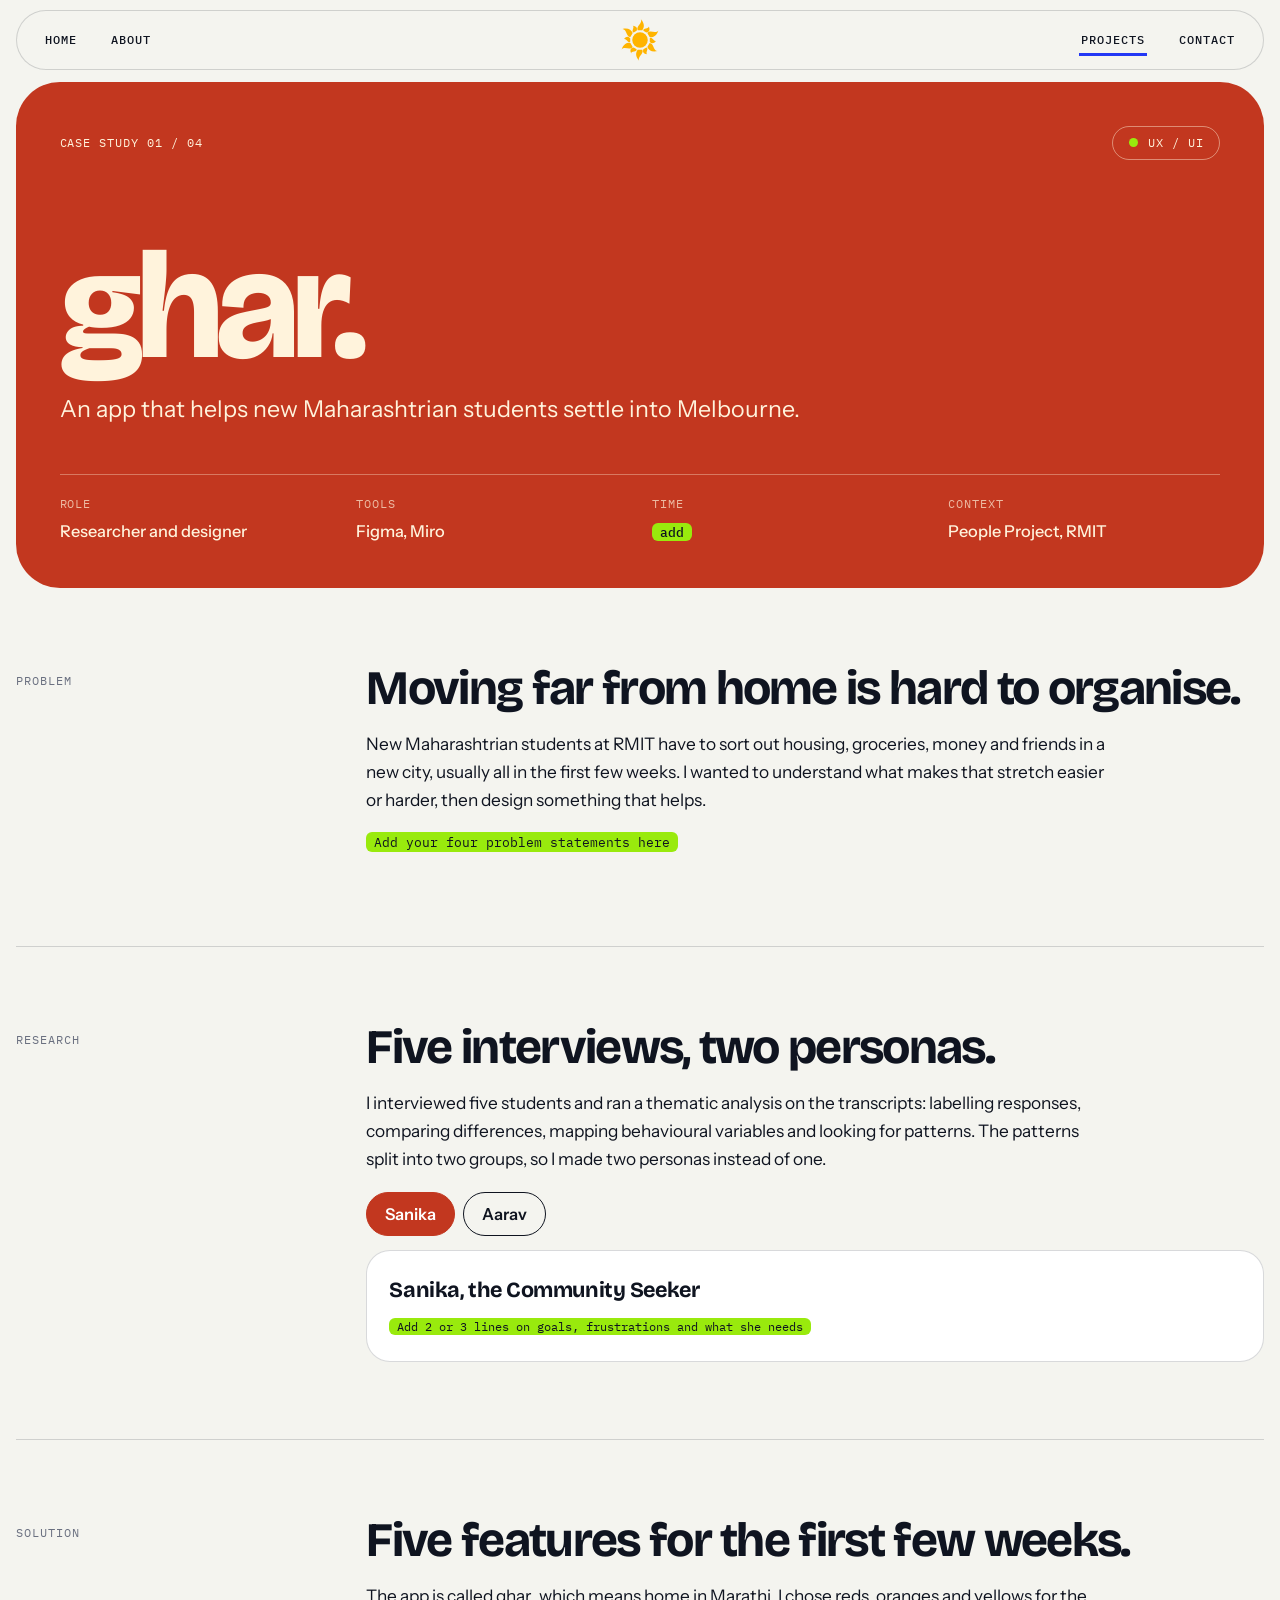
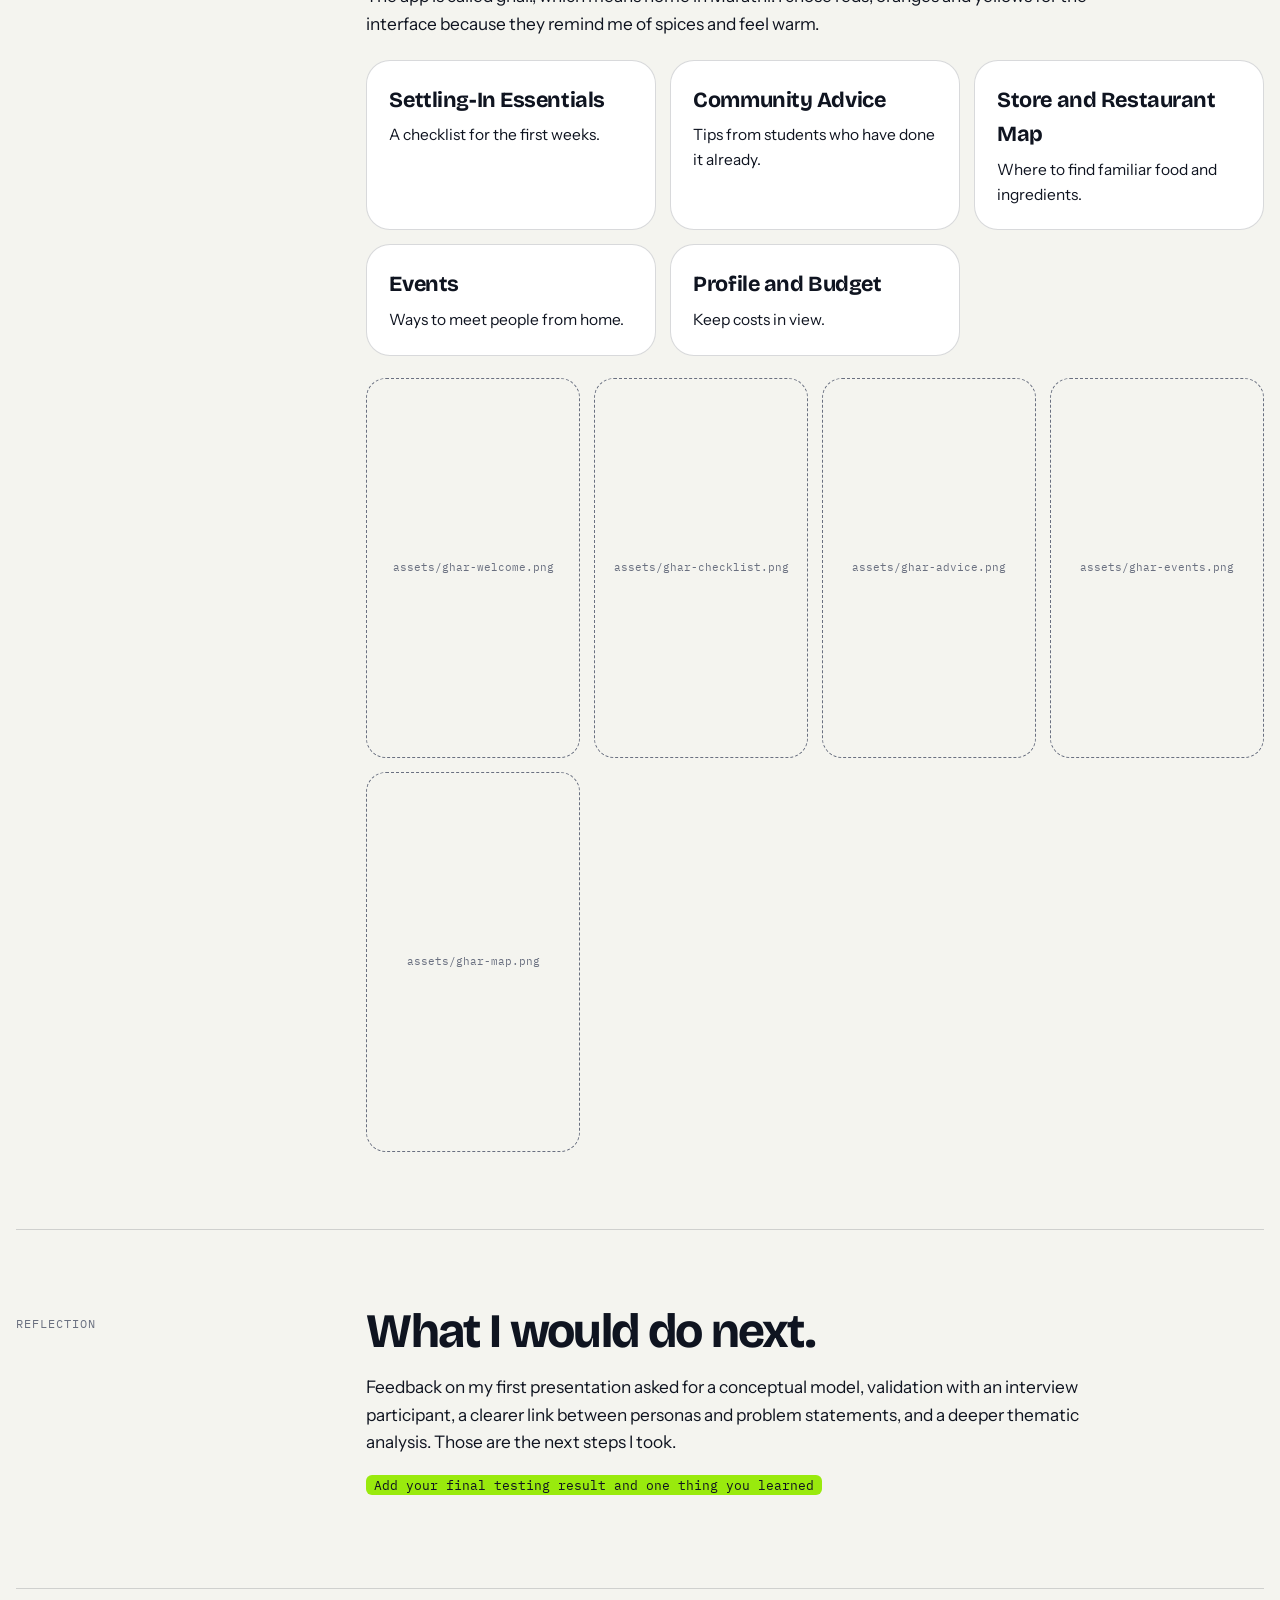
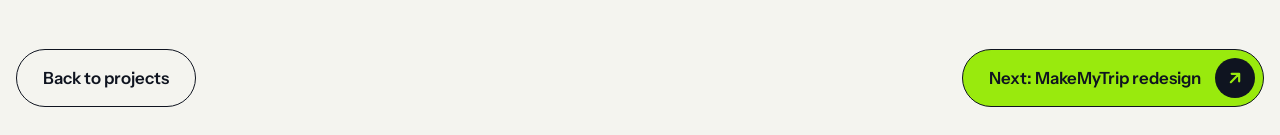
==== project1/project1.html @ 64a97f20 "commit" ====
<!doctype html>
<html lang="en">
<head>
<meta charset="utf-8">
<meta name="viewport" content="width=device-width, initial-scale=1">
<title>ghar. | Anvi's Portfolio</title>
<meta name="description" content="ghar. is an app for new Maharashtrian students settling into Melbourne.">
<link rel="preconnect" href="https://fonts.googleapis.com">
<link rel="preconnect" href="https://fonts.gstatic.com" crossorigin>
<link rel="stylesheet" href="https://fonts.googleapis.com/css2?family=Bricolage+Grotesque:opsz,wdth,wght@12..96,75..100,200..800&family=Instrument+Sans:wght@400;500;600&family=IBM+Plex+Mono:wght@400;500&display=swap">
<link rel="stylesheet" href="project1-style.css">
</head>
<body>
<header class="nav"><div class="wrap"><div class="bar">
  <nav class="nav-links" aria-label="Primary"><a class="nl" href="../index.html#home">Home</a><a class="nl" href="../index.html#about-me">About</a></nav>
  <button class="sun-btn" id="theme" type="button" aria-label="Switch between light and dark mode"></button>
  <nav class="nav-links r" aria-label="Secondary"><a class="nl" href="../index.html#projects" aria-current="page">Projects</a><a class="nl" href="../index.html#contact">Contact</a></nav>
</div></div></header>
<main>
<section class="cs-hero"><div class="wrap"><div class="panel">
  <div class="top mono"><span>Case study 01 / 04</span><span class="pill"><i></i>UX / UI</span></div>
  <h1 class="cs-title">ghar.</h1>
  <p class="cs-lead">An app that helps new Maharashtrian students settle into Melbourne.</p>
  <dl class="cs-meta">
    <div><dt class="mono">Role</dt><dd>Researcher and designer</dd></div>
    <div><dt class="mono">Tools</dt><dd>Figma, Miro</dd></div>
    <div><dt class="mono">Time</dt><dd><span class="todo">add</span></dd></div>
    <div><dt class="mono">Context</dt><dd>People Project, RMIT</dd></div>
  </dl>
</div></div></section>
<div class="wrap">
<section class="cs-sec rv"><div class="cs-row"><span class="mono">Problem</span><div class="cs-body">
<h2>Moving far from home is hard to organise.</h2>
<p>New Maharashtrian students at RMIT have to sort out housing, groceries, money and friends in a new city, usually all in the first few weeks. I wanted to understand what makes that stretch easier or harder, then design something that helps.</p>
<p><span class="todo">Add your four problem statements here</span></p>
</div></div></section>
<section class="cs-sec rv"><div class="cs-row"><span class="mono">Research</span><div class="cs-body">
<h2>Five interviews, two personas.</h2>
<p>I interviewed five students and ran a thematic analysis on the transcripts: labelling responses, comparing differences, mapping behavioural variables and looking for patterns. The patterns split into two groups, so I made two personas instead of one.</p>
<div class="tabs" role="group" aria-label="Choose a persona"><button type="button" aria-pressed="true" data-p="sanika">Sanika</button><button type="button" aria-pressed="false" data-p="aarav">Aarav</button></div>
<div class="card" id="persona"><h3 id="pn">Sanika, the Community Seeker</h3><p id="pt"><span class="todo">Add 2 or 3 lines on goals, frustrations and what she needs</span></p></div>
</div></div></section>
<section class="cs-sec rv"><div class="cs-row"><span class="mono">Solution</span><div class="cs-body">
<h2>Five features for the first few weeks.</h2>
<p>The app is called ghar., which means home in Marathi. I chose reds, oranges and yellows for the interface because they remind me of spices and feel warm.</p>
<div class="cards">
<div class="card"><h3>Settling-In Essentials</h3><p>A checklist for the first weeks.</p></div>
<div class="card"><h3>Community Advice</h3><p>Tips from students who have done it already.</p></div>
<div class="card"><h3>Store and Restaurant Map</h3><p>Where to find familiar food and ingredients.</p></div>
<div class="card"><h3>Events</h3><p>Ways to meet people from home.</p></div>
<div class="card"><h3>Profile and Budget</h3><p>Keep costs in view.</p></div>
</div>
<div class="shots">
<div class="shot" data-img="assets/ghar-welcome.png" data-alt="ghar. welcome screen">assets/ghar-welcome.png</div>
<div class="shot" data-img="assets/ghar-checklist.png" data-alt="ghar. checklist screen">assets/ghar-checklist.png</div>
<div class="shot" data-img="assets/ghar-advice.png" data-alt="ghar. advice screen">assets/ghar-advice.png</div>
<div class="shot" data-img="assets/ghar-events.png" data-alt="ghar. events screen">assets/ghar-events.png</div>
<div class="shot" data-img="assets/ghar-map.png" data-alt="ghar. map screen">assets/ghar-map.png</div>
</div>
</div></div></section>
<section class="cs-sec rv"><div class="cs-row"><span class="mono">Reflection</span><div class="cs-body">
<h2>What I would do next.</h2>
<p>Feedback on my first presentation asked for a conceptual model, validation with an interview participant, a clearer link between personas and problem statements, and a deeper thematic analysis. Those are the next steps I took.</p>
<p><span class="todo">Add your final testing result and one thing you learned</span></p>
</div></div></section>
<div class="cs-next rv">
  <a class="btn ghost" href="../index.html#projects">Back to projects</a>
  <a class="btn" href="../project2/project2.html">Next: MakeMyTrip redesign<span class="dot"><svg viewBox="0 0 24 24" fill="none" stroke="currentColor" stroke-width="2.6" stroke-linecap="round" stroke-linejoin="round" aria-hidden="true"><path d="M7 17 17 7M8 7h9v9"/></svg></span></a>
</div></div>
</main>
<script src="project1-script.js"></script>
</body>
</html>
---- project1/project1-style.css ----
/* Base styles (copied from the home page so this page works on its own) */
html{color-scheme:light;scroll-behavior:smooth}
body{margin:0}
img{max-width:100%}
[hidden]{display:none!important}
:root{
  --bg:#F4F4EF; --surface:#FFFFFF; --paper:#FFFFFF; --tint:#E3E6FF;
  --ink:#0F1420; --fg:#0F1420; --muted:#4F5565; --dim:#6A7080; --line:rgba(15,20,32,.16);
  --blue:#2338F5; --hero:#2338F5; --on-hero:#F7F8FF;
  --lime:#99ea0d; --on-lime:#0F1420; --coral:#FF6B4A; --sun:#FFB400;
  --display:"Bricolage Grotesque","Helvetica Neue",Arial,sans-serif;
  --body:"Instrument Sans","Helvetica Neue",Arial,sans-serif;
  --mono:"IBM Plex Mono",ui-monospace,Menlo,monospace;
}
@media (prefers-color-scheme: dark){
  :root:not([data-theme="light"]){--bg:#0A0C14;--surface:#141827;--paper:#161B30;--tint:#10162E;--ink:#F2F3FA;--fg:#F2F3FA;--muted:#A8AEC4;--dim:#8D93A9;--line:rgba(242,243,250,.18);--blue:#8D9AFF;--hero:#1B2BD6;--sun:#FFC531;color-scheme:dark}
}
:root[data-theme="dark"]{--bg:#0A0C14;--surface:#141827;--paper:#161B30;--tint:#10162E;--ink:#F2F3FA;--fg:#F2F3FA;--muted:#A8AEC4;--dim:#8D93A9;--line:rgba(242,243,250,.18);--blue:#8D9AFF;--hero:#1B2BD6;--sun:#FFC531;color-scheme:dark}
*{box-sizing:border-box}
body{background:var(--bg);color:var(--fg);font-family:var(--body);font-size:1.02rem;line-height:1.6;overflow-x:hidden}
body::before{content:"";position:fixed;inset:0 0 auto;height:env(safe-area-inset-top,0px);z-index:40;background:var(--bg)}
h1,h2,h3,p{margin:0}
a{color:inherit}
button{font:inherit;color:inherit}
:focus-visible{outline:3px solid var(--blue);outline-offset:3px;border-radius:8px}
.panel :focus-visible{outline-color:var(--lime)}
.wrap{width:100%;max-width:1280px;margin-inline:auto;padding-left:max(16px,env(safe-area-inset-left,0px));padding-right:max(16px,env(safe-area-inset-right,0px))}
.mono{font-family:var(--mono);font-size:.74rem;letter-spacing:.08em;text-transform:uppercase}
section{scroll-margin-top:90px}
.nav{position:sticky;top:env(safe-area-inset-top,0px);z-index:30;padding-top:10px}
.bar{display:grid;grid-template-columns:1fr auto 1fr;align-items:center;gap:8px;min-height:60px;padding:4px clamp(14px,3vw,26px);border-radius:999px;background:color-mix(in srgb,var(--bg) 86%,transparent);backdrop-filter:blur(12px);-webkit-backdrop-filter:blur(12px);border:1.5px solid var(--line)}
.nav-links{display:flex;gap:clamp(10px,3vw,30px);align-items:center}
.nav-links.r{justify-content:flex-end}
.nl{text-decoration:none;font-family:var(--mono);font-size:.76rem;font-weight:500;letter-spacing:.08em;text-transform:uppercase;padding:8px 2px;position:relative}
.nl::after{content:"";position:absolute;left:0;right:0;bottom:2px;height:2.5px;background:var(--blue);transform:scaleX(0);transform-origin:left;transition:transform .25s}
.nl:hover::after,.nl[aria-current="page"]::after{transform:scaleX(1)}
.sun-btn{width:48px;height:48px;border:0;background:none;cursor:pointer;padding:0;border-radius:50%;display:grid;place-items:center}
.sun-btn svg{width:46px;height:46px;transition:transform .5s cubic-bezier(.3,1.6,.5,1)}
.sun-btn:hover svg{transform:scale(1.18) rotate(30deg)}
.panel{position:relative;background:var(--hero);color:var(--on-hero);border-radius:clamp(22px,4vw,44px);overflow:clip}
.top{display:flex;justify-content:space-between;align-items:center;gap:10px 16px;flex-wrap:wrap}
.pill{display:inline-flex;align-items:center;gap:10px;padding:7px 16px;border:1.5px solid color-mix(in srgb,currentColor 45%,transparent);border-radius:999px}
.pill i{width:9px;height:9px;border-radius:50%;background:var(--lime);animation:ping 2s infinite}
.btn{display:inline-flex;align-items:center;gap:14px;padding:8px 8px 8px 26px;border-radius:999px;background:var(--lime);color:var(--on-lime);font-weight:600;font-size:1.05rem;text-decoration:none;border:1.5px solid var(--ink);cursor:pointer;transition:filter .2s}
.btn:hover{filter:brightness(.93)}
.btn .dot{width:40px;height:40px;border-radius:50%;background:var(--on-lime);color:var(--lime);display:grid;place-items:center}
.btn .dot svg{width:20px;height:20px;transition:transform .3s}
.btn:hover .dot svg{transform:rotate(45deg)}
.btn.ghost{background:transparent;color:var(--fg);padding:14px 26px}
@keyframes ping{70%{box-shadow:0 0 0 9px rgba(212,255,79,0)}0%{box-shadow:0 0 0 0 rgba(212,255,79,.7)}100%{box-shadow:0 0 0 0 rgba(212,255,79,0)}}
@media (prefers-reduced-motion:reduce){*,*::before,*::after{animation:none!important;transition:none!important;scroll-behavior:auto!important}}

/* Case study layout */
.cs-hero{padding-top:12px}
.cs-hero .panel{padding:clamp(20px,3.4vw,44px);background:var(--cs-bg,var(--hero));color:var(--cs-on,var(--on-hero))}
.cs-title{font-family:var(--display);font-weight:760;font-size:clamp(3.2rem,12vw,10rem);line-height:.9;letter-spacing:-.045em;margin:clamp(30px,6vw,80px) 0 18px}
.cs-lead{font-size:clamp(1.1rem,2vw,1.45rem);max-width:34em;line-height:1.4}
.cs-meta{display:grid;grid-template-columns:repeat(auto-fit,minmax(150px,1fr));gap:14px 24px;margin:clamp(24px,4vw,48px) 0 0;padding-top:20px;border-top:1.5px solid color-mix(in srgb,var(--cs-on,var(--on-hero)) 35%,transparent)}
.cs-meta dd{margin:4px 0 0;font-weight:500}
.cs-meta dt{opacity:.7}
.cs-sec{padding-block:clamp(36px,6vw,80px);border-top:1.5px solid var(--line)}
.cs-sec:first-of-type{border-top:0}
.cs-row{display:grid;grid-template-columns:minmax(0,1fr) minmax(0,3fr);gap:clamp(16px,4vw,56px)}
.cs-row>.mono{color:var(--dim);padding-top:8px}
.cs-body h2{font-family:var(--display);font-weight:720;font-size:clamp(1.8rem,4vw,3rem);line-height:1;letter-spacing:-.035em;margin-bottom:18px}
.cs-body p{max-width:62ch;margin-bottom:14px;font-size:1.08rem}
.cards{display:grid;grid-template-columns:repeat(auto-fit,minmax(220px,1fr));gap:14px;margin-top:22px}
.card{padding:22px;border-radius:24px;background:var(--surface);border:1.5px solid var(--line)}
.card h3{font-family:var(--display);font-weight:720;font-size:1.35rem;letter-spacing:-.02em;margin-bottom:6px}
.card p{font-size:.97rem;margin:0}
.stat{font-family:var(--display);font-weight:760;font-size:clamp(2.4rem,6vw,4rem);letter-spacing:-.04em;line-height:1;color:var(--accent,var(--blue))}
.stat small{display:block;font-family:var(--body);font-weight:500;font-size:.92rem;letter-spacing:0;color:var(--muted);margin-top:8px}
.rows{display:grid;gap:12px;margin-top:22px;max-width:640px}
.rows .r{display:grid;grid-template-columns:110px 1fr 64px;gap:12px;align-items:center;font-size:.95rem}
.rows .t{height:22px;border-radius:99px;background:var(--line);overflow:hidden}
.rows .f{display:block;height:100%;width:0;border-radius:99px;background:var(--accent,var(--blue));transition:width 1.1s cubic-bezier(.3,.9,.3,1)}
.rows .f.alt{background:var(--dim)}
.tabs{display:flex;gap:8px;margin:20px 0 14px;flex-wrap:wrap}
.tabs button{padding:8px 18px;border-radius:99px;border:1.5px solid var(--ink);background:transparent;cursor:pointer;font-weight:600}
.tabs button[aria-pressed="true"]{background:var(--accent,var(--blue));border-color:var(--accent,var(--blue));color:#fff}
.shots{display:grid;grid-template-columns:repeat(auto-fit,minmax(170px,1fr));gap:14px;margin-top:22px}
.shot{aspect-ratio:9/16;border:1.5px dashed var(--dim);border-radius:20px;display:grid;place-items:center;text-align:center;padding:12px;color:var(--dim);font-family:var(--mono);font-size:.7rem;overflow:hidden;position:relative}
.shot.wide{aspect-ratio:16/10;grid-column:1/-1}
.shot img{position:absolute;inset:0;width:100%;height:100%;object-fit:contain;background:var(--surface)}
.todo{background:var(--lime);color:var(--on-lime);padding:1px 8px;border-radius:6px;font-family:var(--mono);font-size:.78em}
.links-row{display:flex;flex-wrap:wrap;gap:12px;margin-top:18px}
.cs-next{display:flex;flex-wrap:wrap;justify-content:space-between;gap:14px;padding-block:clamp(30px,5vw,60px) 28px;border-top:1.5px solid var(--line)}
.rv{opacity:0;transform:translateY(24px);transition:opacity .7s,transform .7s}
.rv.in{opacity:1;transform:none}
@media (max-width:760px){.cs-row{grid-template-columns:minmax(0,1fr)}.rows .r{grid-template-columns:80px 1fr 56px}}
@media (prefers-reduced-motion:reduce){.rv{opacity:1;transform:none}.rows .f{transition:none}}

/* Project 1 look */
:root{--accent:#C2371F;--cs-bg:#C2371F;--cs-on:#FFF3DC}
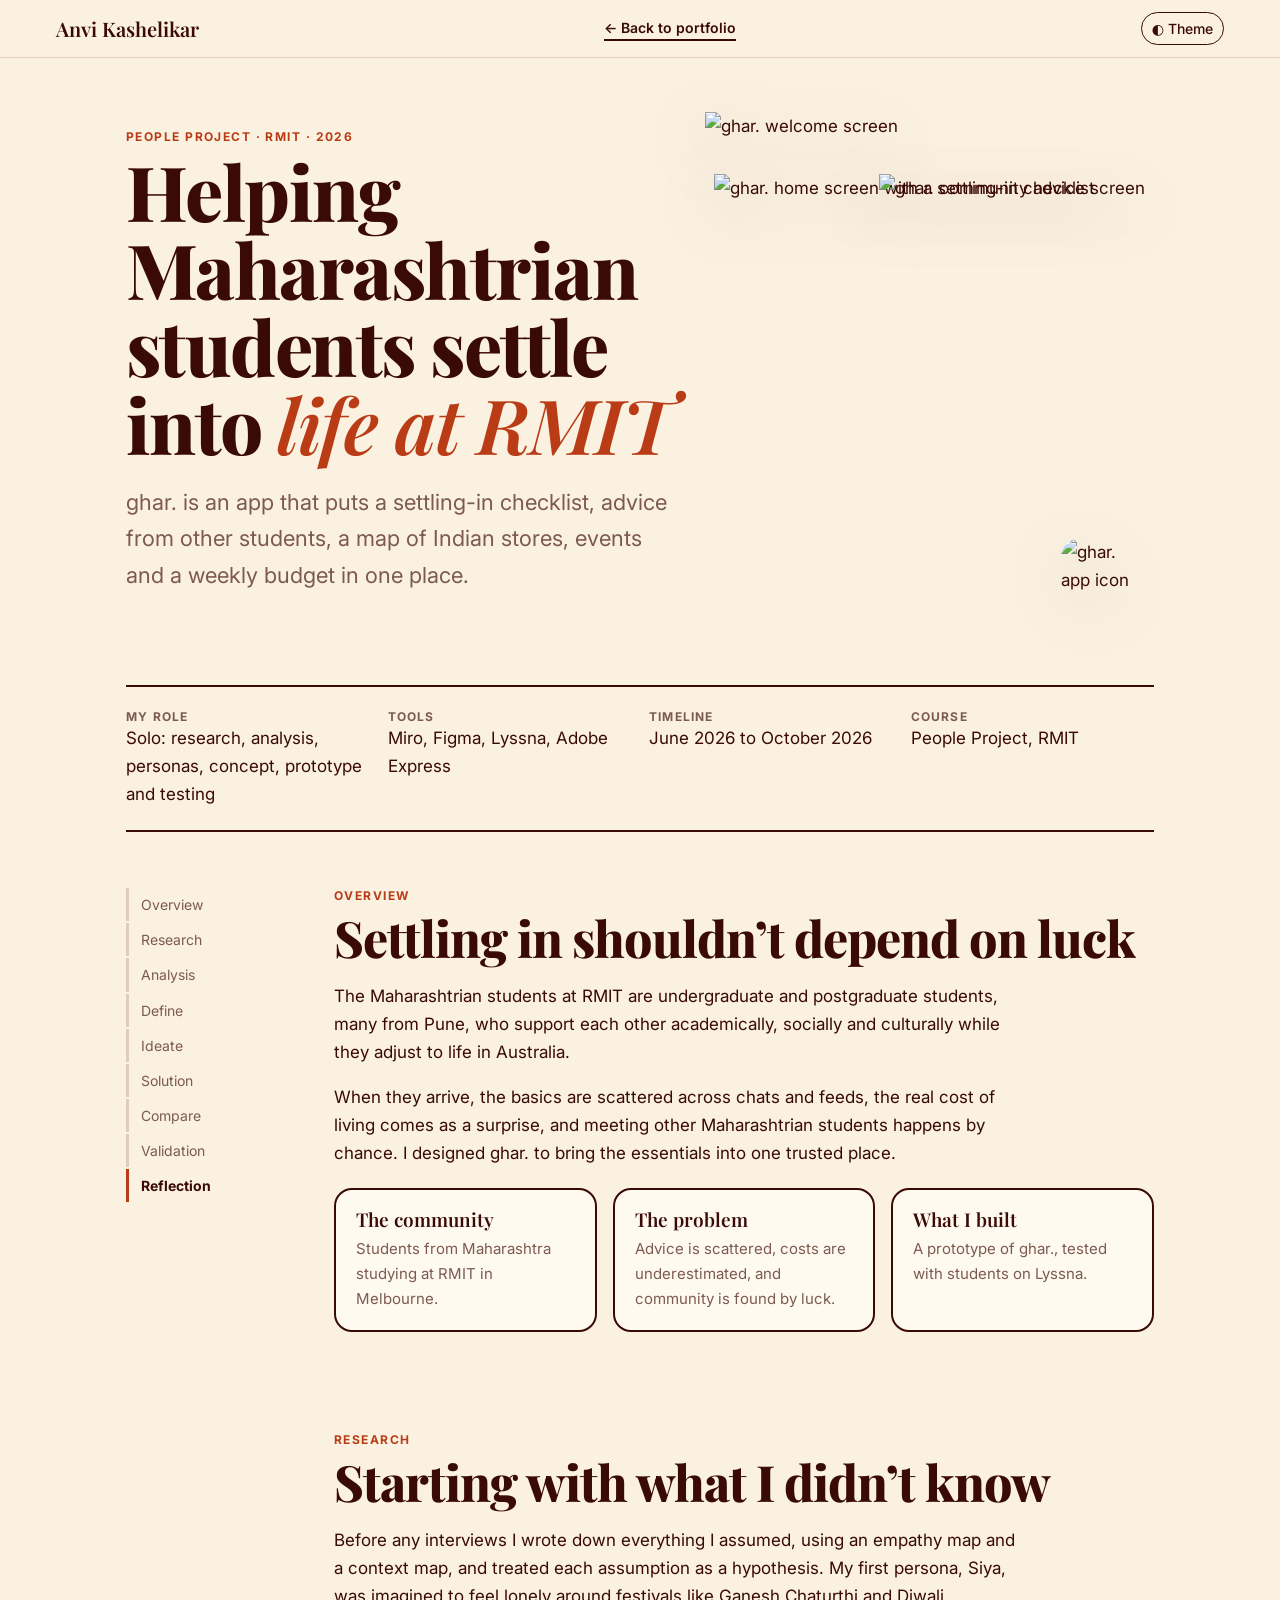
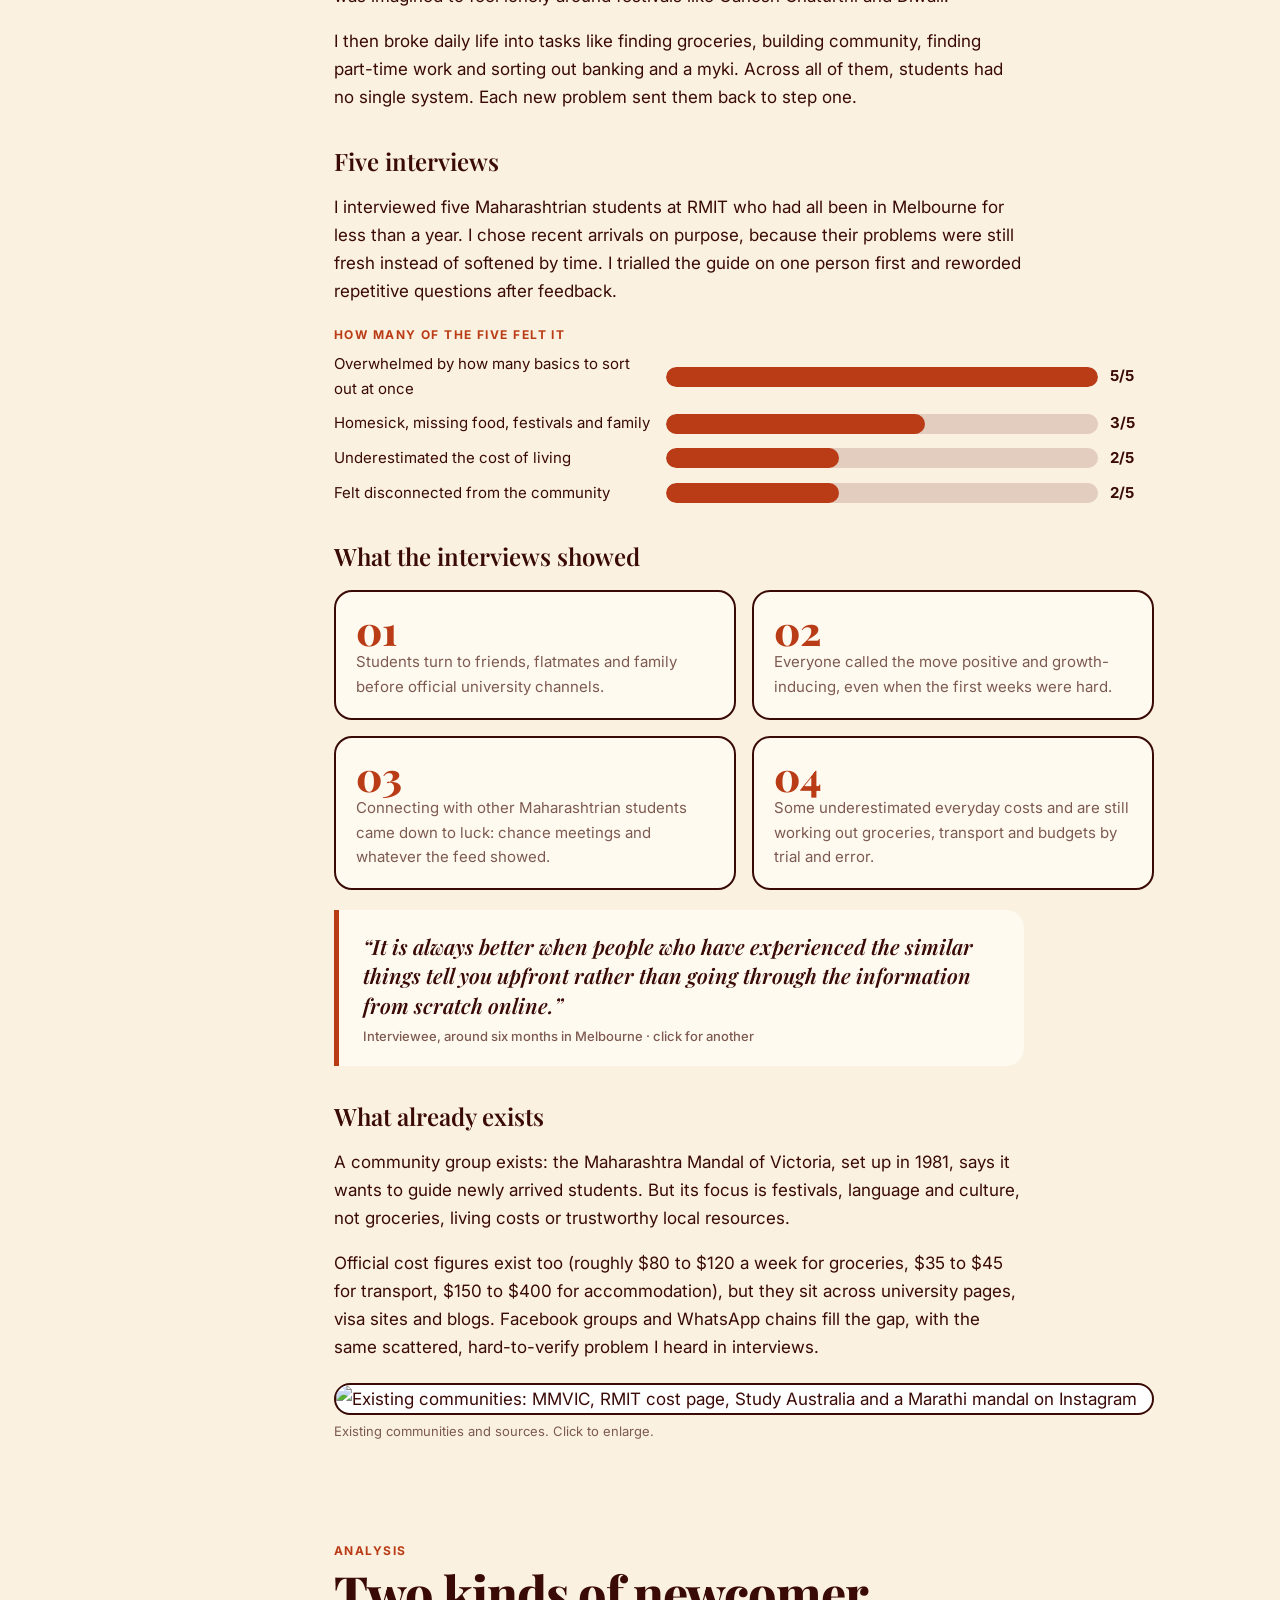
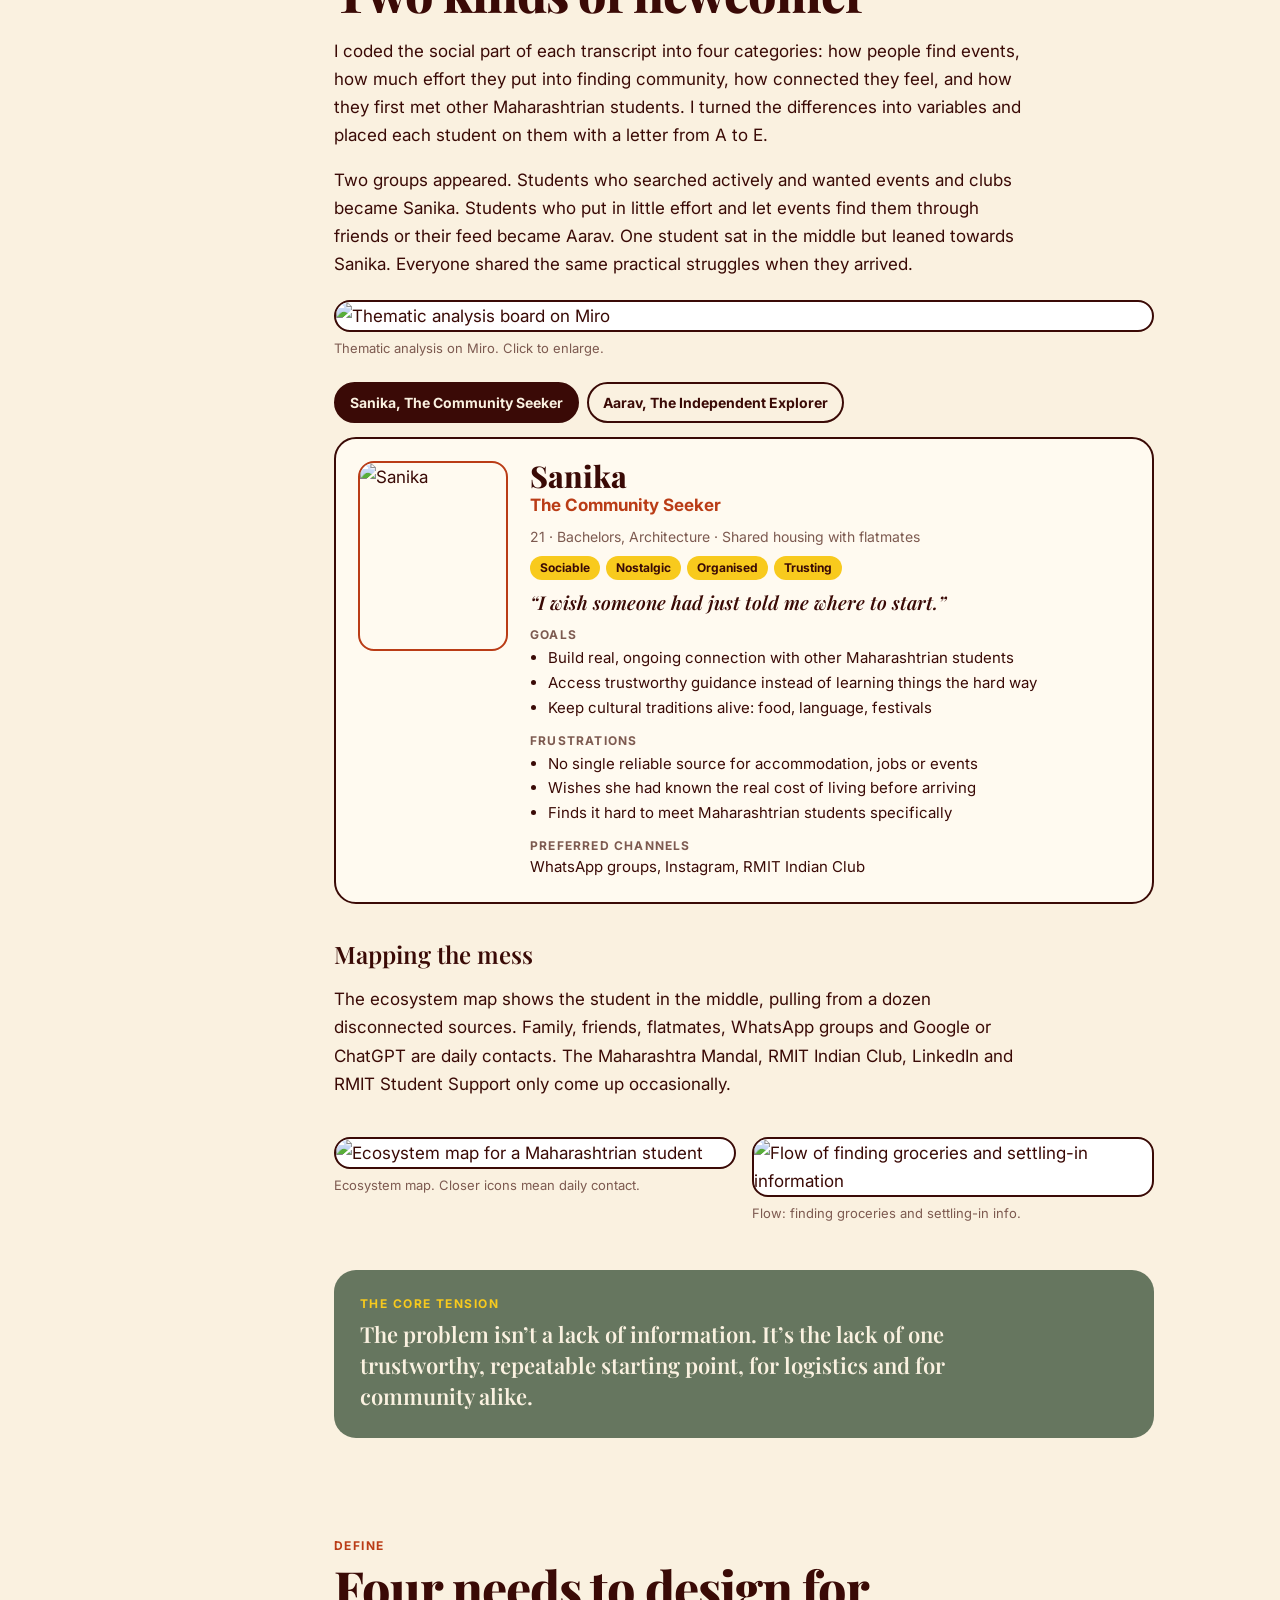
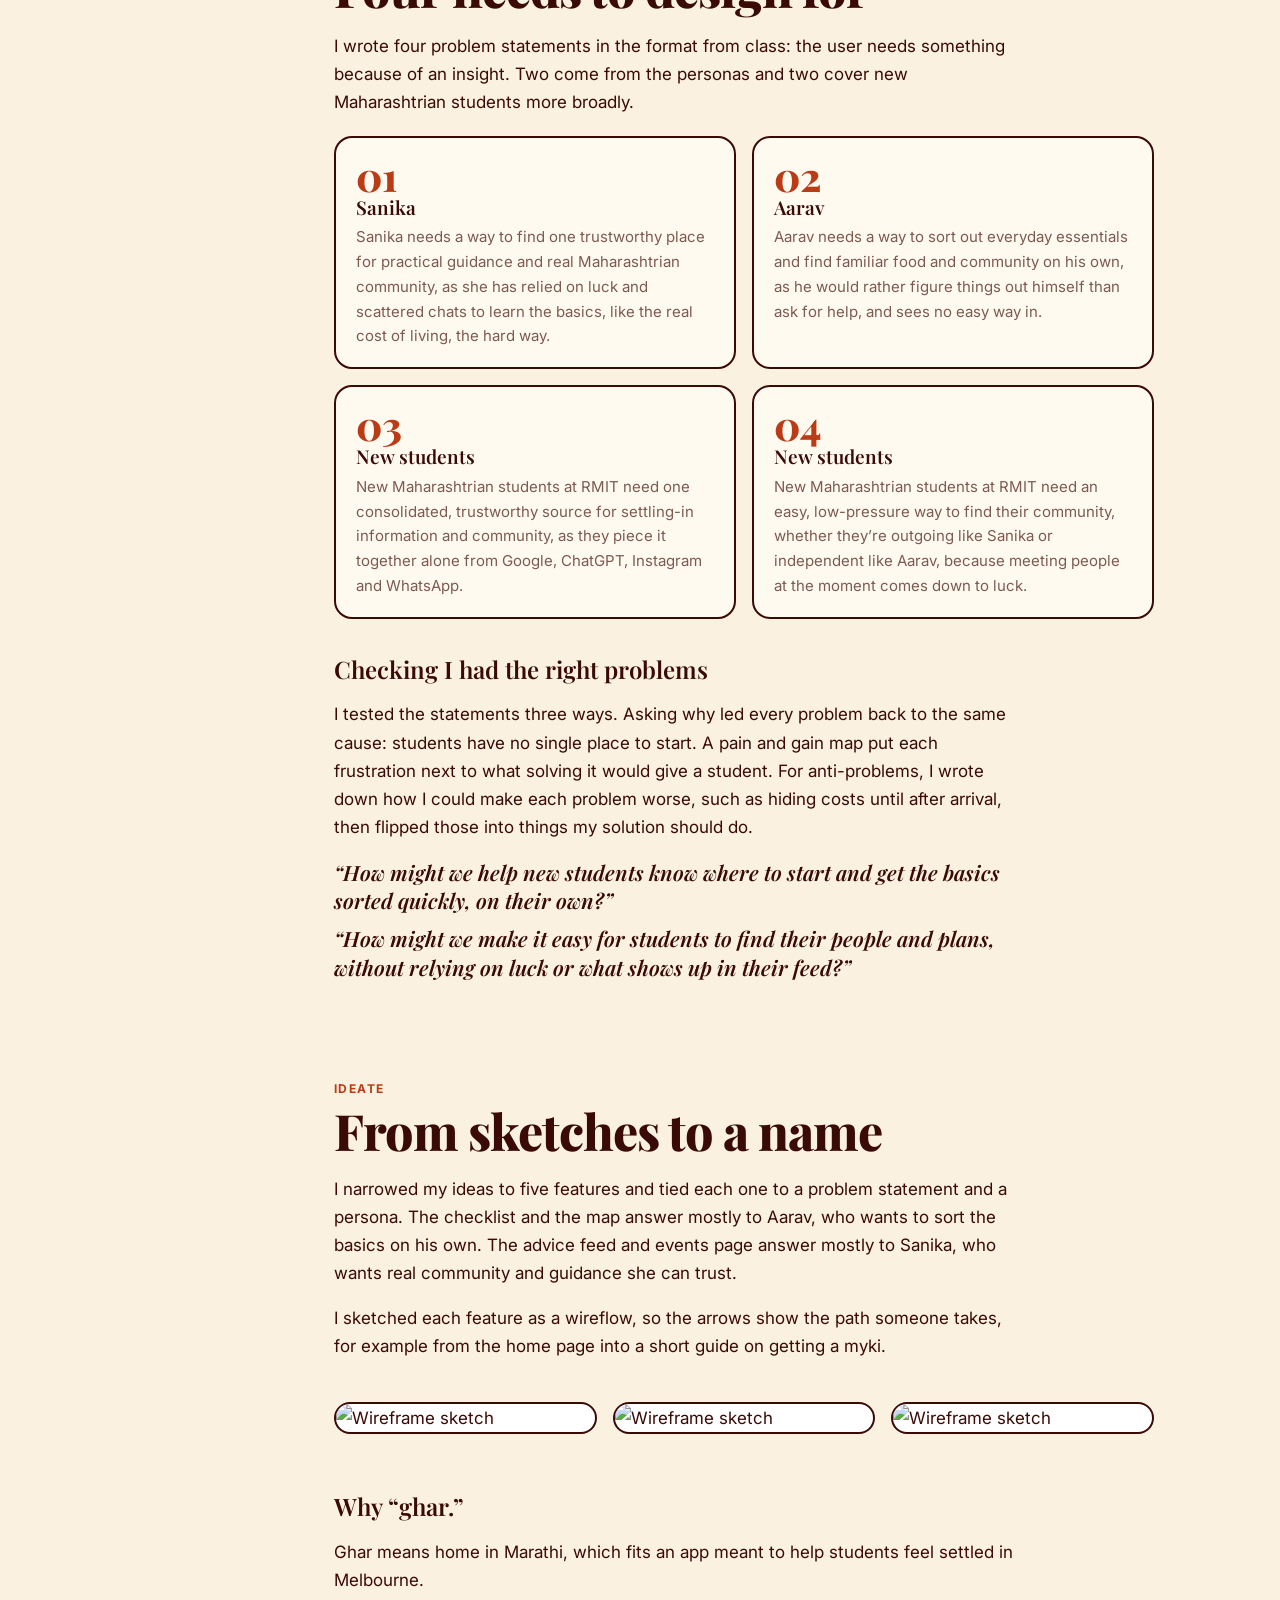
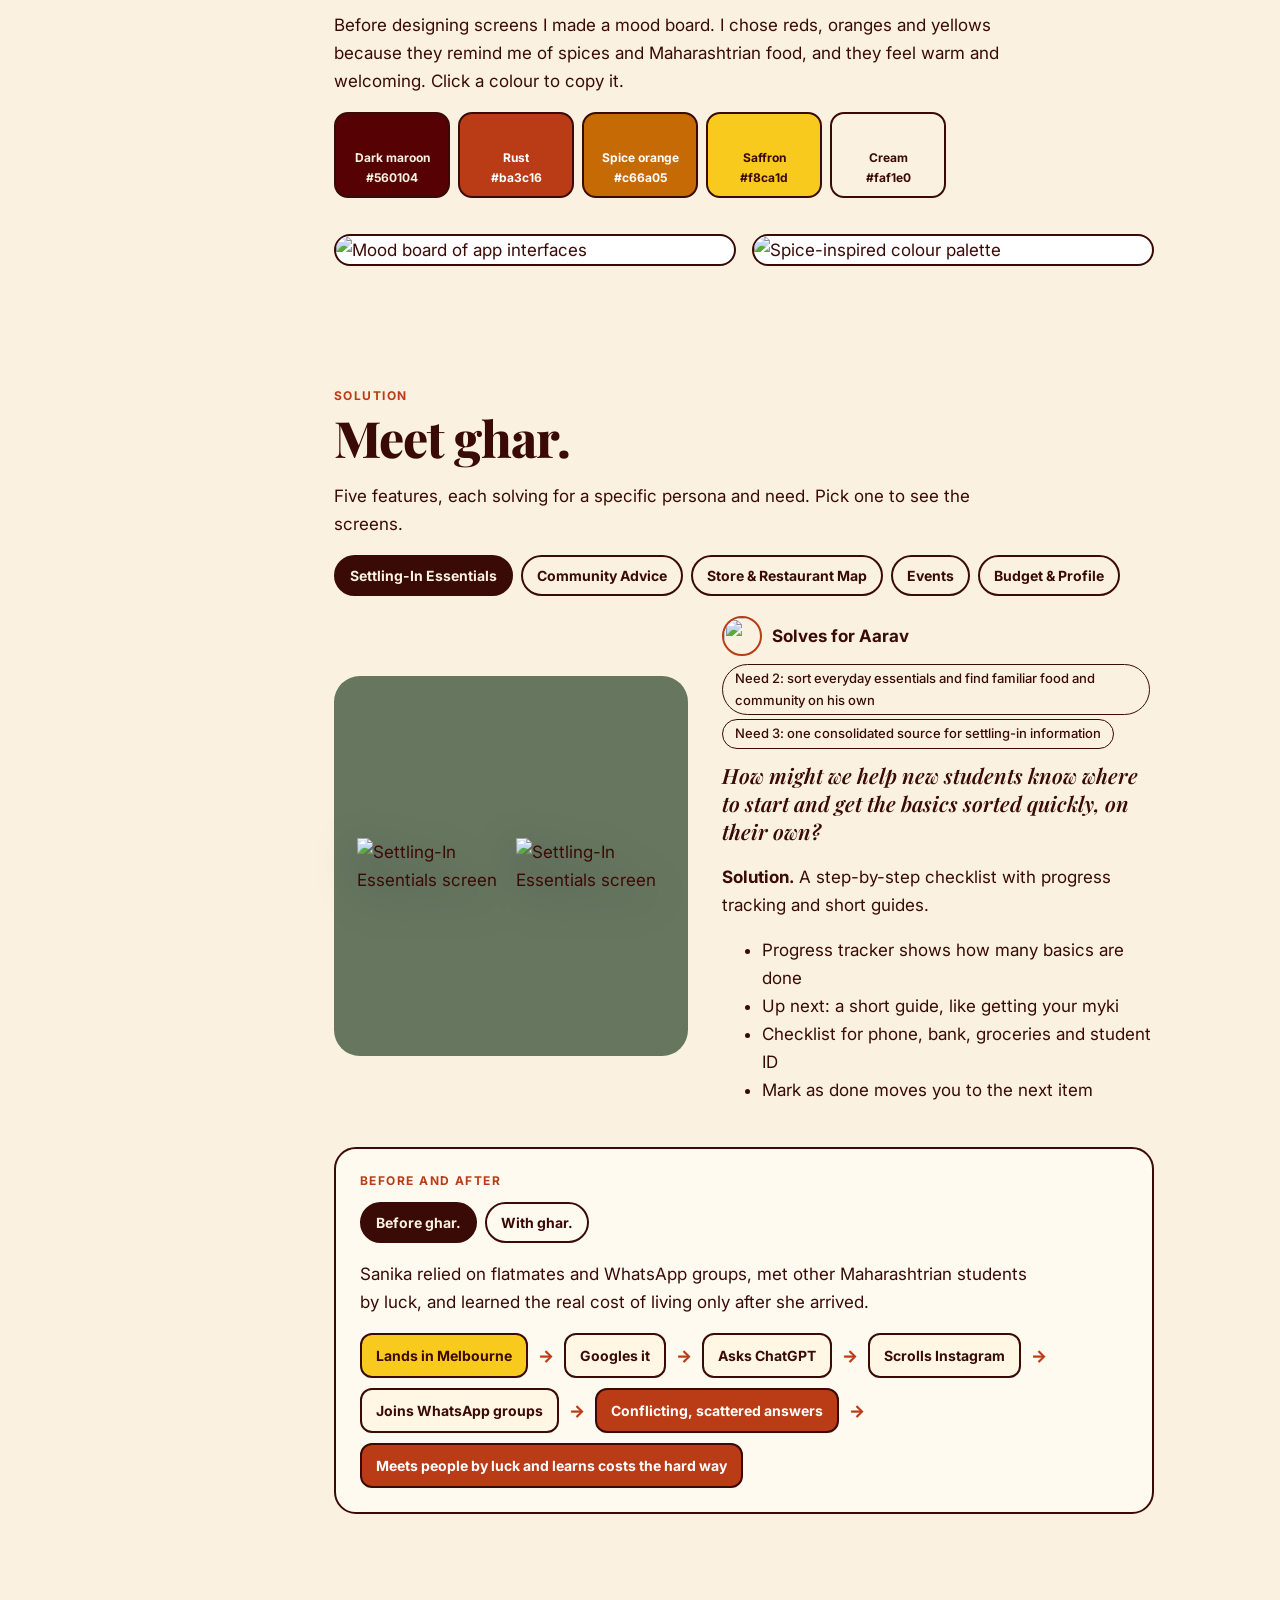
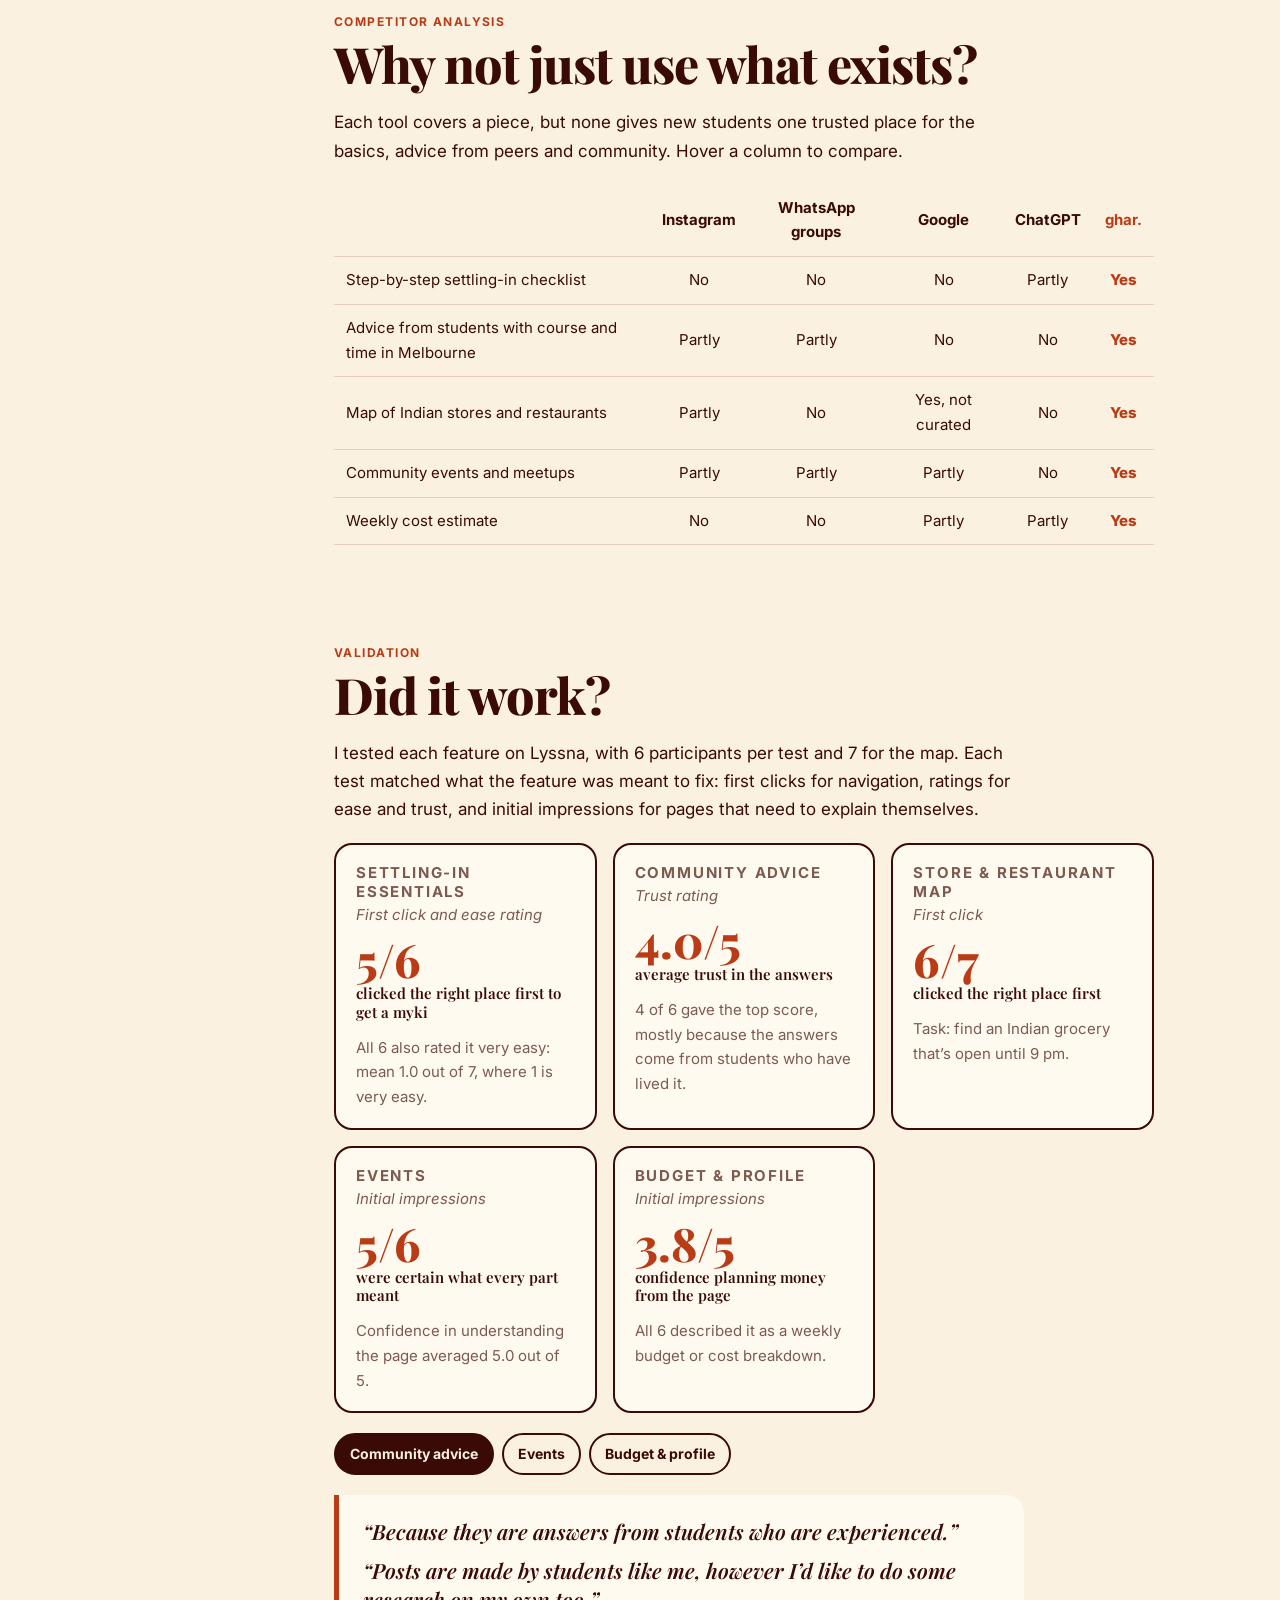
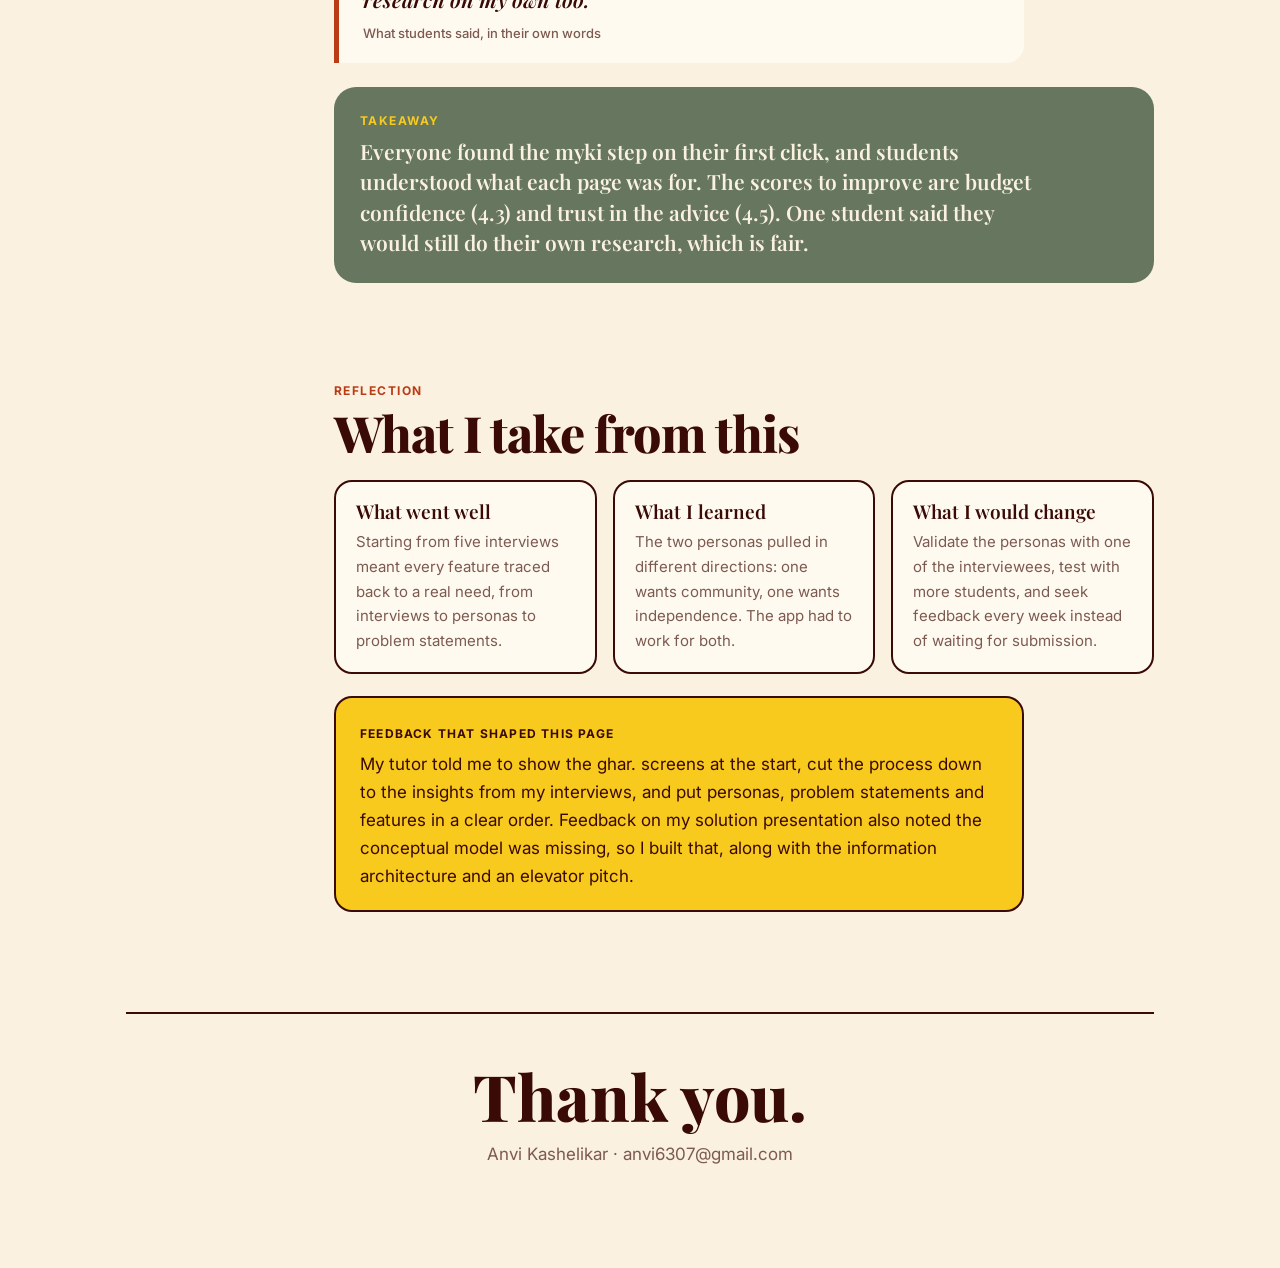
==== commit 2211bdc5: "commit" ====
--- a/project1/project1.html
+++ b/project1/project1.html
@@ -1,73 +1,102 @@
-<!doctype html>
+<!DOCTYPE html>
 <html lang="en">
 <head>
 <meta charset="utf-8">
-<meta name="viewport" content="width=device-width, initial-scale=1">
-<title>ghar. | Anvi's Portfolio</title>
-<meta name="description" content="ghar. is an app for new Maharashtrian students settling into Melbourne.">
-<link rel="preconnect" href="https://fonts.googleapis.com">
-<link rel="preconnect" href="https://fonts.gstatic.com" crossorigin>
-<link rel="stylesheet" href="https://fonts.googleapis.com/css2?family=Bricolage+Grotesque:opsz,wdth,wght@12..96,75..100,200..800&family=Instrument+Sans:wght@400;500;600&family=IBM+Plex+Mono:wght@400;500&display=swap">
+<meta name="viewport" content="width=device-width, initial-scale=1, viewport-fit=cover">
+<title>ghar. | Case study by Anvi Kashelikar</title>
+<meta name="description" content="A case study on ghar., an app that helps new Maharashtrian students settle into life at RMIT in Melbourne.">
+<link rel="stylesheet" href="https://fonts.googleapis.com/css2?family=Playfair+Display:ital,wght@0,600;0,800;1,600&family=Inter:wght@400;500;700&display=swap">
 <link rel="stylesheet" href="project1-style.css">
 </head>
 <body>
-<header class="nav"><div class="wrap"><div class="bar">
-  <nav class="nav-links" aria-label="Primary"><a class="nl" href="../index.html#home">Home</a><a class="nl" href="../index.html#about-me">About</a></nav>
-  <button class="sun-btn" id="theme" type="button" aria-label="Switch between light and dark mode"></button>
-  <nav class="nav-links r" aria-label="Secondary"><a class="nl" href="../index.html#projects" aria-current="page">Projects</a><a class="nl" href="../index.html#contact">Contact</a></nav>
-</div></div></header>
-<main>
-<section class="cs-hero"><div class="wrap"><div class="panel">
-  <div class="top mono"><span>Case study 01 / 04</span><span class="pill"><i></i>UX / UI</span></div>
-  <h1 class="cs-title">ghar.</h1>
-  <p class="cs-lead">An app that helps new Maharashtrian students settle into Melbourne.</p>
-  <dl class="cs-meta">
-    <div><dt class="mono">Role</dt><dd>Researcher and designer</dd></div>
-    <div><dt class="mono">Tools</dt><dd>Figma, Miro</dd></div>
-    <div><dt class="mono">Time</dt><dd><span class="todo">add</span></dd></div>
-    <div><dt class="mono">Context</dt><dd>People Project, RMIT</dd></div>
-  </dl>
-</div></div></section>
+<div id="pg"></div>
+<header><b>Anvi Kashelikar</b><a class="back" href="../index.html#projects">← Back to portfolio</a><button id="th" aria-label="Toggle light and dark">◐ Theme</button></header>
 <div class="wrap">
-<section class="cs-sec rv"><div class="cs-row"><span class="mono">Problem</span><div class="cs-body">
-<h2>Moving far from home is hard to organise.</h2>
-<p>New Maharashtrian students at RMIT have to sort out housing, groceries, money and friends in a new city, usually all in the first few weeks. I wanted to understand what makes that stretch easier or harder, then design something that helps.</p>
-<p><span class="todo">Add your four problem statements here</span></p>
-</div></div></section>
-<section class="cs-sec rv"><div class="cs-row"><span class="mono">Research</span><div class="cs-body">
-<h2>Five interviews, two personas.</h2>
-<p>I interviewed five students and ran a thematic analysis on the transcripts: labelling responses, comparing differences, mapping behavioural variables and looking for patterns. The patterns split into two groups, so I made two personas instead of one.</p>
-<div class="tabs" role="group" aria-label="Choose a persona"><button type="button" aria-pressed="true" data-p="sanika">Sanika</button><button type="button" aria-pressed="false" data-p="aarav">Aarav</button></div>
-<div class="card" id="persona"><h3 id="pn">Sanika, the Community Seeker</h3><p id="pt"><span class="todo">Add 2 or 3 lines on goals, frustrations and what she needs</span></p></div>
-</div></div></section>
-<section class="cs-sec rv"><div class="cs-row"><span class="mono">Solution</span><div class="cs-body">
-<h2>Five features for the first few weeks.</h2>
-<p>The app is called ghar., which means home in Marathi. I chose reds, oranges and yellows for the interface because they remind me of spices and feel warm.</p>
-<div class="cards">
-<div class="card"><h3>Settling-In Essentials</h3><p>A checklist for the first weeks.</p></div>
-<div class="card"><h3>Community Advice</h3><p>Tips from students who have done it already.</p></div>
-<div class="card"><h3>Store and Restaurant Map</h3><p>Where to find familiar food and ingredients.</p></div>
-<div class="card"><h3>Events</h3><p>Ways to meet people from home.</p></div>
-<div class="card"><h3>Profile and Budget</h3><p>Keep costs in view.</p></div>
+<section class="hero">
+<div><p class="eb">People Project · RMIT · 2026</p>
+<h1>Helping Maharashtrian students settle into <em>life at RMIT</em></h1>
+<p class="lead">ghar. is an app that puts a settling-in checklist, advice from other students, a map of Indian stores, events and a weekly budget in one place.</p></div>
+<div class="stage" id="stage"><img data-im="home" data-d="-14" alt="ghar. home screen with a settling-in checklist"><img data-im="welcome" class="i2" data-d="10" alt="ghar. welcome screen"><img data-im="community" data-d="18" alt="ghar. community advice screen"><img class="badge" data-im="icon" data-d="26" alt="ghar. app icon"></div>
+</section>
+<div class="meta">
+<div><small>My role</small>Solo: research, analysis, personas, concept, prototype and testing</div>
+<div><small>Tools</small>Miro, Figma, Lyssna, Adobe Express</div>
+<div><small>Timeline</small>June 2026 to October 2026</div>
+<div><small>Course</small>People Project, RMIT</div>
 </div>
-<div class="shots">
-<div class="shot" data-img="assets/ghar-welcome.png" data-alt="ghar. welcome screen">assets/ghar-welcome.png</div>
-<div class="shot" data-img="assets/ghar-checklist.png" data-alt="ghar. checklist screen">assets/ghar-checklist.png</div>
-<div class="shot" data-img="assets/ghar-advice.png" data-alt="ghar. advice screen">assets/ghar-advice.png</div>
-<div class="shot" data-img="assets/ghar-events.png" data-alt="ghar. events screen">assets/ghar-events.png</div>
-<div class="shot" data-img="assets/ghar-map.png" data-alt="ghar. map screen">assets/ghar-map.png</div>
+<div class="cs">
+<nav class="side" id="side" aria-label="Sections"></nav>
+<div id="main">
+
+<section class="sx" data-t="Overview"><p class="eb">Overview</p><h2>Settling in shouldn’t depend on luck</h2>
+<div class="rv"><p>The Maharashtrian students at RMIT are undergraduate and postgraduate students, many from Pune, who support each other academically, socially and culturally while they adjust to life in Australia.</p>
+<p>When they arrive, the basics are scattered across chats and feeds, the real cost of living comes as a surprise, and meeting other Maharashtrian students happens by chance. I designed ghar. to bring the essentials into one trusted place.</p></div>
+<div class="grid rv"><div class="card"><b>The community</b><p>Students from Maharashtra studying at RMIT in Melbourne.</p></div><div class="card"><b>The problem</b><p>Advice is scattered, costs are underestimated, and community is found by luck.</p></div><div class="card"><b>What I built</b><p>A prototype of ghar., tested with students on Lyssna.</p></div></div></section>
+
+<section class="sx" data-t="Research"><p class="eb">Research</p><h2>Starting with what I didn’t know</h2>
+<div class="rv"><p>Before any interviews I wrote down everything I assumed, using an empathy map and a context map, and treated each assumption as a hypothesis. My first persona, Siya, was imagined to feel lonely around festivals like Ganesh Chaturthi and Diwali.</p>
+<p>I then broke daily life into tasks like finding groceries, building community, finding part-time work and sorting out banking and a myki. Across all of them, students had no single system. Each new problem sent them back to step one.</p>
+<h3>Five interviews</h3>
+<p>I interviewed five Maharashtrian students at RMIT who had all been in Melbourne for less than a year. I chose recent arrivals on purpose, because their problems were still fresh instead of softened by time. I trialled the guide on one person first and reworded repetitive questions after feedback.</p></div>
+<div class="bars rv" id="bars"></div>
+<h3>What the interviews showed</h3>
+<div class="grid g2 rv" id="ins"></div>
+<div class="qt rv" id="qt" tabindex="0" role="button" aria-label="Next quote"></div>
+<h3>What already exists</h3>
+<div class="rv"><p>A community group exists: the Maharashtra Mandal of Victoria, set up in 1981, says it wants to guide newly arrived students. But its focus is festivals, language and culture, not groceries, living costs or trustworthy local resources.</p>
+<p>Official cost figures exist too (roughly $80 to $120 a week for groceries, $35 to $45 for transport, $150 to $400 for accommodation), but they sit across university pages, visa sites and blogs. Facebook groups and WhatsApp chains fill the gap, with the same scattered, hard-to-verify problem I heard in interviews.</p></div>
+<figure class="fig rv"><img class="zoom" data-im="comm" alt="Existing communities: MMVIC, RMIT cost page, Study Australia and a Marathi mandal on Instagram"><figcaption>Existing communities and sources. Click to enlarge.</figcaption></figure></section>
+
+<section class="sx" data-t="Analysis"><p class="eb">Analysis</p><h2>Two kinds of newcomer</h2>
+<div class="rv"><p>I coded the social part of each transcript into four categories: how people find events, how much effort they put into finding community, how connected they feel, and how they first met other Maharashtrian students. I turned the differences into variables and placed each student on them with a letter from A to E.</p>
+<p>Two groups appeared. Students who searched actively and wanted events and clubs became Sanika. Students who put in little effort and let events find them through friends or their feed became Aarav. One student sat in the middle but leaned towards Sanika. Everyone shared the same practical struggles when they arrived.</p></div>
+<figure class="fig rv"><img class="zoom" data-im="thematic" alt="Thematic analysis board on Miro"><figcaption>Thematic analysis on Miro. Click to enlarge.</figcaption></figure>
+<div class="tabs rv" id="ptabs"></div><div id="persona" class="rv"></div>
+<h3>Mapping the mess</h3>
+<div class="rv"><p>The ecosystem map shows the student in the middle, pulling from a dozen disconnected sources. Family, friends, flatmates, WhatsApp groups and Google or ChatGPT are daily contacts. The Maharashtra Mandal, RMIT Indian Club, LinkedIn and RMIT Student Support only come up occasionally.</p></div>
+<div class="two rv"><figure class="fig"><img class="zoom" data-im="eco" alt="Ecosystem map for a Maharashtrian student"><figcaption>Ecosystem map. Closer icons mean daily contact.</figcaption></figure><figure class="fig"><img class="zoom" data-im="flow" alt="Flow of finding groceries and settling-in information"><figcaption>Flow: finding groceries and settling-in info.</figcaption></figure></div>
+<div class="band rv"><p class="eb">The core tension</p><p style="margin:0;font:600 22px/1.4 var(--d)">The problem isn’t a lack of information. It’s the lack of one trustworthy, repeatable starting point, for logistics and for community alike.</p></div></section>
+
+<section class="sx" data-t="Define"><p class="eb">Define</p><h2>Four needs to design for</h2>
+<div class="rv"><p>I wrote four problem statements in the format from class: the user needs something because of an insight. Two come from the personas and two cover new Maharashtrian students more broadly.</p></div>
+<div class="grid g2 rv" id="ps"></div>
+<div class="rv"><h3>Checking I had the right problems</h3>
+<p>I tested the statements three ways. Asking why led every problem back to the same cause: students have no single place to start. A pain and gain map put each frustration next to what solving it would give a student. For anti-problems, I wrote down how I could make each problem worse, such as hiding costs until after arrival, then flipped those into things my solution should do.</p>
+<p class="hmw">“How might we help new students know where to start and get the basics sorted quickly, on their own?”</p>
+<p class="hmw">“How might we make it easy for students to find their people and plans, without relying on luck or what shows up in their feed?”</p></div></section>
+
+<section class="sx" data-t="Ideate"><p class="eb">Ideate</p><h2>From sketches to a name</h2>
+<div class="rv"><p>I narrowed my ideas to five features and tied each one to a problem statement and a persona. The checklist and the map answer mostly to Aarav, who wants to sort the basics on his own. The advice feed and events page answer mostly to Sanika, who wants real community and guidance she can trust.</p>
+<p>I sketched each feature as a wireflow, so the arrows show the path someone takes, for example from the home page into a short guide on getting a myki.</p></div>
+<div class="grid rv"><figure class="fig"><img class="zoom" data-im="sk1" alt="Wireframe sketch"></figure><figure class="fig"><img class="zoom" data-im="sk2" alt="Wireframe sketch"></figure><figure class="fig"><img class="zoom" data-im="sk3" alt="Wireframe sketch"></figure></div>
+<div class="rv"><h3>Why “ghar.”</h3><p>Ghar means home in Marathi, which fits an app meant to help students feel settled in Melbourne.</p>
+<p>Before designing screens I made a mood board. I chose reds, oranges and yellows because they remind me of spices and Maharashtrian food, and they feel warm and welcoming. Click a colour to copy it.</p></div>
+<div class="sw rv" id="sw"></div>
+<div class="two rv"><figure class="fig"><img class="zoom" data-im="mood" alt="Mood board of app interfaces"></figure><figure class="fig"><img class="zoom" data-im="palette" alt="Spice-inspired colour palette"></figure></div></section>
+
+<section class="sx" data-t="Solution"><p class="eb">Solution</p><h2>Meet ghar.</h2>
+<div class="rv"><p>Five features, each solving for a specific persona and need. Pick one to see the screens.</p></div>
+<div class="tabs rv" id="ftabs"></div>
+<div class="fx rv" id="fx"></div>
+<div class="ba rv" id="ba"></div></section>
+
+<section class="sx" data-t="Compare"><p class="eb">Competitor analysis</p><h2>Why not just use what exists?</h2>
+<div class="rv"><p>Each tool covers a piece, but none gives new students one trusted place for the basics, advice from peers and community. Hover a column to compare.</p></div>
+<div class="tw rv"><table id="cmp"></table></div></section>
+
+<section class="sx" data-t="Validation"><p class="eb">Validation</p><h2>Did it work?</h2>
+<div class="rv"><p>I tested each feature on Lyssna, with 6 participants per test and 7 for the map. Each test matched what the feature was meant to fix: first clicks for navigation, ratings for ease and trust, and initial impressions for pages that need to explain themselves.</p></div>
+<div class="grid rv" id="val"></div>
+<div class="tabs rv" id="qtabs"></div><div class="qt rv" id="vq"></div>
+<div class="band rv"><p class="eb">Takeaway</p><p style="margin:0;font:600 21px/1.45 var(--d)">Everyone found the myki step on their first click, and students understood what each page was for. The scores to improve are budget confidence (4.3) and trust in the advice (4.5). One student said they would still do their own research, which is fair.</p></div></section>
+
+<section class="sx" data-t="Reflection"><p class="eb">Reflection</p><h2>What I take from this</h2>
+<div class="grid rv"><div class="card"><b>What went well</b><p>Starting from five interviews meant every feature traced back to a real need, from interviews to personas to problem statements.</p></div><div class="card"><b>What I learned</b><p>The two personas pulled in different directions: one wants community, one wants independence. The app had to work for both.</p></div><div class="card"><b>What I would change</b><p>Validate the personas with one of the interviewees, test with more students, and seek feedback every week instead of waiting for submission.</p></div></div>
+<div class="refl rv"><b>Feedback that shaped this page</b><p>My tutor told me to show the ghar. screens at the start, cut the process down to the insights from my interviews, and put personas, problem statements and features in a clear order. Feedback on my solution presentation also noted the conceptual model was missing, so I built that, along with the information architecture and an elevator pitch.</p></div></section>
+</div></div>
+<footer><b>Thank you.</b><p style="color:var(--mut)">Anvi Kashelikar · anvi6307@gmail.com</p></footer>
 </div>
-</div></div></section>
-<section class="cs-sec rv"><div class="cs-row"><span class="mono">Reflection</span><div class="cs-body">
-<h2>What I would do next.</h2>
-<p>Feedback on my first presentation asked for a conceptual model, validation with an interview participant, a clearer link between personas and problem statements, and a deeper thematic analysis. Those are the next steps I took.</p>
-<p><span class="todo">Add your final testing result and one thing you learned</span></p>
-</div></div></section>
-<div class="cs-next rv">
-  <a class="btn ghost" href="../index.html#projects">Back to projects</a>
-  <a class="btn" href="../project2/project2.html">Next: MakeMyTrip redesign<span class="dot"><svg viewBox="0 0 24 24" fill="none" stroke="currentColor" stroke-width="2.6" stroke-linecap="round" stroke-linejoin="round" aria-hidden="true"><path d="M7 17 17 7M8 7h9v9"/></svg></span></a>
-</div></div>
-</main>
+<div id="lb" role="dialog" aria-label="Enlarged image"><img alt=""></div>
 <script src="project1-script.js"></script>
 </body>
 </html>
--- a/project1/project1-style.css
+++ b/project1/project1-style.css
@@ -1,94 +1,108 @@
-/* Base styles (copied from the home page so this page works on its own) */
-html{color-scheme:light;scroll-behavior:smooth}
-body{margin:0}
-img{max-width:100%}
-[hidden]{display:none!important}
-:root{
-  --bg:#F4F4EF; --surface:#FFFFFF; --paper:#FFFFFF; --tint:#E3E6FF;
-  --ink:#0F1420; --fg:#0F1420; --muted:#4F5565; --dim:#6A7080; --line:rgba(15,20,32,.16);
-  --blue:#2338F5; --hero:#2338F5; --on-hero:#F7F8FF;
-  --lime:#99ea0d; --on-lime:#0F1420; --coral:#FF6B4A; --sun:#FFB400;
-  --display:"Bricolage Grotesque","Helvetica Neue",Arial,sans-serif;
-  --body:"Instrument Sans","Helvetica Neue",Arial,sans-serif;
-  --mono:"IBM Plex Mono",ui-monospace,Menlo,monospace;
-}
-@media (prefers-color-scheme: dark){
-  :root:not([data-theme="light"]){--bg:#0A0C14;--surface:#141827;--paper:#161B30;--tint:#10162E;--ink:#F2F3FA;--fg:#F2F3FA;--muted:#A8AEC4;--dim:#8D93A9;--line:rgba(242,243,250,.18);--blue:#8D9AFF;--hero:#1B2BD6;--sun:#FFC531;color-scheme:dark}
-}
-:root[data-theme="dark"]{--bg:#0A0C14;--surface:#141827;--paper:#161B30;--tint:#10162E;--ink:#F2F3FA;--fg:#F2F3FA;--muted:#A8AEC4;--dim:#8D93A9;--line:rgba(242,243,250,.18);--blue:#8D9AFF;--hero:#1B2BD6;--sun:#FFC531;color-scheme:dark}
+:root{--bg:#faf1e0;--ink:#3a0a06;--mut:#7d5a50;--card:#fffaf0;--line:#56010426;--acc:#ba3c16;--on:#fff;--sun:#f8ca1d;--sage:#66765f;--d:'Playfair Display',Georgia,serif;--b:'Inter',system-ui,sans-serif;box-sizing:border-box;padding-top:env(safe-area-inset-top,0px);padding-bottom:env(safe-area-inset-bottom,0px)}
+@media(prefers-color-scheme:dark){:root:not([data-theme="light"]){--bg:#1c0b09;--ink:#faf1e0;--mut:#c9ab9d;--card:#2a1210;--line:#faf1e033;--acc:#ff7a4d;--on:#1c0b09}}
+:root[data-theme="dark"]{--bg:#1c0b09;--ink:#faf1e0;--mut:#c9ab9d;--card:#2a1210;--line:#faf1e033;--acc:#ff7a4d;--on:#1c0b09}
 *{box-sizing:border-box}
-body{background:var(--bg);color:var(--fg);font-family:var(--body);font-size:1.02rem;line-height:1.6;overflow-x:hidden}
-body::before{content:"";position:fixed;inset:0 0 auto;height:env(safe-area-inset-top,0px);z-index:40;background:var(--bg)}
-h1,h2,h3,p{margin:0}
-a{color:inherit}
-button{font:inherit;color:inherit}
-:focus-visible{outline:3px solid var(--blue);outline-offset:3px;border-radius:8px}
-.panel :focus-visible{outline-color:var(--lime)}
-.wrap{width:100%;max-width:1280px;margin-inline:auto;padding-left:max(16px,env(safe-area-inset-left,0px));padding-right:max(16px,env(safe-area-inset-right,0px))}
-.mono{font-family:var(--mono);font-size:.74rem;letter-spacing:.08em;text-transform:uppercase}
-section{scroll-margin-top:90px}
-.nav{position:sticky;top:env(safe-area-inset-top,0px);z-index:30;padding-top:10px}
-.bar{display:grid;grid-template-columns:1fr auto 1fr;align-items:center;gap:8px;min-height:60px;padding:4px clamp(14px,3vw,26px);border-radius:999px;background:color-mix(in srgb,var(--bg) 86%,transparent);backdrop-filter:blur(12px);-webkit-backdrop-filter:blur(12px);border:1.5px solid var(--line)}
-.nav-links{display:flex;gap:clamp(10px,3vw,30px);align-items:center}
-.nav-links.r{justify-content:flex-end}
-.nl{text-decoration:none;font-family:var(--mono);font-size:.76rem;font-weight:500;letter-spacing:.08em;text-transform:uppercase;padding:8px 2px;position:relative}
-.nl::after{content:"";position:absolute;left:0;right:0;bottom:2px;height:2.5px;background:var(--blue);transform:scaleX(0);transform-origin:left;transition:transform .25s}
-.nl:hover::after,.nl[aria-current="page"]::after{transform:scaleX(1)}
-.sun-btn{width:48px;height:48px;border:0;background:none;cursor:pointer;padding:0;border-radius:50%;display:grid;place-items:center}
-.sun-btn svg{width:46px;height:46px;transition:transform .5s cubic-bezier(.3,1.6,.5,1)}
-.sun-btn:hover svg{transform:scale(1.18) rotate(30deg)}
-.panel{position:relative;background:var(--hero);color:var(--on-hero);border-radius:clamp(22px,4vw,44px);overflow:clip}
-.top{display:flex;justify-content:space-between;align-items:center;gap:10px 16px;flex-wrap:wrap}
-.pill{display:inline-flex;align-items:center;gap:10px;padding:7px 16px;border:1.5px solid color-mix(in srgb,currentColor 45%,transparent);border-radius:999px}
-.pill i{width:9px;height:9px;border-radius:50%;background:var(--lime);animation:ping 2s infinite}
-.btn{display:inline-flex;align-items:center;gap:14px;padding:8px 8px 8px 26px;border-radius:999px;background:var(--lime);color:var(--on-lime);font-weight:600;font-size:1.05rem;text-decoration:none;border:1.5px solid var(--ink);cursor:pointer;transition:filter .2s}
-.btn:hover{filter:brightness(.93)}
-.btn .dot{width:40px;height:40px;border-radius:50%;background:var(--on-lime);color:var(--lime);display:grid;place-items:center}
-.btn .dot svg{width:20px;height:20px;transition:transform .3s}
-.btn:hover .dot svg{transform:rotate(45deg)}
-.btn.ghost{background:transparent;color:var(--fg);padding:14px 26px}
-@keyframes ping{70%{box-shadow:0 0 0 9px rgba(212,255,79,0)}0%{box-shadow:0 0 0 0 rgba(212,255,79,.7)}100%{box-shadow:0 0 0 0 rgba(212,255,79,0)}}
-@media (prefers-reduced-motion:reduce){*,*::before,*::after{animation:none!important;transition:none!important;scroll-behavior:auto!important}}
+html{scroll-padding-top:calc(env(safe-area-inset-top,0px) + 76px)}
+body{margin:0;background:var(--bg);color:var(--ink);font:17px/1.65 var(--b)}
+body::before{content:"";position:fixed;inset:0 0 auto;height:env(safe-area-inset-top,0px);background:var(--bg);z-index:60}
+#pg{position:fixed;left:0;top:env(safe-area-inset-top,0px);height:3px;width:0;background:var(--acc);z-index:70}
+header{position:sticky;top:env(safe-area-inset-top,0px);z-index:50;display:flex;justify-content:space-between;align-items:center;padding:12px clamp(18px,5vw,56px);background:var(--bg);border-bottom:1.5px solid var(--line);font-size:14px;font-weight:500}
+header b{font:600 20px var(--d)}
+#th{all:unset;cursor:pointer;padding:4px 10px;border:1.5px solid var(--ink);border-radius:99px}
+img{max-width:100%;display:block}
+.wrap{max-width:1140px;margin:0 auto;padding:0 clamp(18px,5vw,56px)}
+.hero{display:grid;grid-template-columns:1.1fr .9fr;gap:30px;align-items:center;padding:6vh 0 3vh}
+.eb{font:700 12px var(--b);letter-spacing:.12em;text-transform:uppercase;color:var(--acc);margin:0 0 8px}
+h1{font:800 clamp(38px,6vw,76px)/1.02 var(--d);letter-spacing:-.02em;margin:0 0 18px}
+h1 em{color:var(--acc);font-weight:600}
+.lead{font-size:clamp(18px,2vw,22px);color:var(--mut);max-width:560px}
+.stage{position:relative;height:min(520px,70vw);display:flex;justify-content:center;align-items:center}
+.stage img{position:absolute;height:92%;width:auto;filter:drop-shadow(0 18px 30px #56010440);transition:transform .2s ease-out}
+.stage img:nth-child(1){left:2%;height:80%;top:12%}.stage .i2{z-index:2;height:100%;left:0;right:0;margin:auto}.stage img:nth-child(3){right:2%;height:80%;top:12%}
+.badge{position:absolute;right:2%;bottom:2%;width:84px!important;height:84px!important;border-radius:20px;z-index:3;animation:bob 3s ease-in-out infinite}
+@keyframes bob{50%{transform:translateY(-8px) rotate(4deg)}}
+.meta{display:grid;grid-template-columns:repeat(auto-fit,minmax(200px,1fr));gap:18px;margin:26px 0 56px;padding:22px 0;border-block:2px solid var(--ink)}
+.meta small{display:block;font:700 12px var(--b);text-transform:uppercase;letter-spacing:.1em;color:var(--mut)}
+.cs{display:grid;grid-template-columns:160px 1fr;gap:48px}
+.side{position:sticky;top:calc(env(safe-area-inset-top,0px) + 84px);align-self:start;display:flex;flex-direction:column;gap:2px;font-size:14px}
+.side button{all:unset;cursor:pointer;padding:5px 0 5px 12px;border-left:3px solid var(--line);color:var(--mut)}
+.side button.on{border-color:var(--acc);color:var(--ink);font-weight:700}
+.sx{margin-bottom:100px}
+h2{font:800 clamp(30px,4.6vw,50px)/1.08 var(--d);letter-spacing:-.02em;margin:0 0 16px}
+h3{font:600 24px/1.2 var(--d);margin:36px 0 8px}
+p,li{max-width:690px}
+.col{max-width:690px}
+.band{background:var(--sage);color:#faf1e0;border-radius:22px;padding:26px;margin:24px 0}
+.band .eb{color:var(--sun)}
+.g2{grid-template-columns:repeat(2,1fr)!important}.grid{display:grid;grid-template-columns:repeat(auto-fit,minmax(min(100%,250px),1fr));gap:16px;margin:20px 0}
+.card{padding:18px 20px;border:2px solid var(--ink);border-radius:18px;background:var(--card)}
+.card b{display:block;font:600 19px/1.25 var(--d);margin-bottom:6px}
+.card p{margin:0;font-size:15px;color:var(--mut)}
+.num{font:800 40px/1 var(--d);color:var(--acc)}
+.fig{margin:22px 0}
+.fig img{border-radius:16px;border:2px solid var(--ink);cursor:zoom-in;background:#fff;width:100%}
+.fig figcaption{font-size:13px;color:var(--mut);margin-top:6px}
+.two{display:grid;grid-template-columns:repeat(auto-fit,minmax(min(100%,300px),1fr));gap:16px}
+.bars{margin:22px 0}
+.br{display:grid;grid-template-columns:minmax(120px,320px) 1fr 44px;gap:12px;align-items:center;margin:10px 0;font-size:15px}
+.bt{height:20px;border-radius:10px;background:var(--line);overflow:hidden}
+.bt i{display:block;height:100%;width:0;background:var(--acc);border-radius:10px;transition:width 1.1s cubic-bezier(.2,.8,.2,1)}
+.in .bt i{width:var(--w)}
+.tabs{display:flex;flex-wrap:wrap;gap:8px;margin:14px 0}
+.tabs button{all:unset;cursor:pointer;padding:7px 14px;border:2px solid var(--ink);border-radius:99px;font-weight:700;font-size:14px}
+.tabs button.on{background:var(--ink);color:var(--bg)}
+.tabs button:focus-visible,.card:focus-visible{outline:3px solid var(--acc);outline-offset:2px}
+.pers{display:grid;grid-template-columns:150px 1fr;gap:22px;padding:22px;border:2px solid var(--ink);border-radius:22px;background:var(--card)}
+.pers img{border-radius:16px;border:2px solid var(--acc);width:150px;height:190px;object-fit:cover}
+.pers h4{font:800 30px/1 var(--d);margin:0}
+.pers .t{color:var(--acc);font-weight:700;margin-bottom:6px}
+.pers q{display:block;font:italic 600 19px/1.35 var(--d);margin:10px 0}
+.pers ul{padding-left:18px;margin:4px 0}
+.pers li{font-size:15px}
+.pers h5{margin:12px 0 2px;font:700 12px var(--b);text-transform:uppercase;letter-spacing:.1em;color:var(--mut)}
+.tg{display:flex;flex-wrap:wrap;gap:6px;margin:8px 0}
+.tg span{padding:2px 10px;border-radius:99px;background:var(--sun);color:#3a0a06;font-size:12px;font-weight:700}
+.sw{display:flex;gap:8px;flex-wrap:wrap;margin:14px 0}
+.sw button{all:unset;cursor:pointer;min-width:92px;padding:34px 10px 8px;border-radius:14px;font-size:12px;font-weight:700;text-align:center;border:2px solid var(--ink);transition:transform .15s}
+.sw button:hover{transform:translateY(-4px)}
+.fx{display:grid;grid-template-columns:minmax(220px,.9fr) 1.1fr;gap:34px;align-items:center;margin-top:10px}
+.pv{display:flex;gap:10px;justify-content:center;min-height:380px;align-items:center;background:var(--sage);border-radius:26px;padding:22px}
+.pv img{max-width:48%;height:auto;max-height:430px;filter:drop-shadow(0 12px 22px #0005);animation:pop .4s ease-out}
+@keyframes pop{from{opacity:0;transform:translateY(14px) scale(.96)}}
+.pv img:only-child{max-width:62%}
+.who{display:flex;gap:10px;align-items:center;font-weight:700;margin:6px 0}
+.who img{width:40px;height:40px;border-radius:50%;object-fit:cover;border:2px solid var(--acc)}
+.pill{display:inline-block;padding:3px 12px;border:1.5px solid var(--ink);border-radius:99px;font-size:13px;font-weight:500;margin:2px 4px 2px 0}
+.hmw{font:italic 600 21px/1.35 var(--d);margin:10px 0}
+.ba{margin:26px 0;padding:24px;border:2px solid var(--ink);border-radius:22px;background:var(--card)}
+.ba .fl{display:flex;flex-wrap:wrap;gap:10px;align-items:center;margin-top:16px}
+.nd{padding:9px 14px;border:2px solid var(--ink);border-radius:12px;background:#fff6e4;color:#3a0a06;font-weight:700;font-size:14px;animation:pop .4s ease-out backwards}
+.nd.hl{background:var(--sun)}.nd.ac{background:var(--acc);color:#fff}
+.ar{font-weight:800;color:var(--acc)}
+.col2{display:flex;flex-direction:column;gap:8px}
+.tw{overflow-x:auto;margin:20px 0}
+table{border-collapse:collapse;width:100%;min-width:560px;font-size:15px}
+th,td{padding:11px 12px;border-bottom:1.5px solid var(--line);text-align:center}
+th:first-child,td:first-child{text-align:left}
+td.y{font-weight:800;color:var(--acc)}
+.h{background:#ba3c1618}
+.stat{display:flex;flex-direction:column;gap:2px}
+.stat .num{font-size:46px}
+.qt{padding:22px 24px;border-left:5px solid var(--acc);background:var(--card);border-radius:0 18px 18px 0;margin:20px 0;font:italic 600 21px/1.4 var(--d);max-width:690px}
+.qt small{display:block;font:500 13px var(--b);font-style:normal;color:var(--mut);margin-top:8px}
+.refl{padding:20px 24px;background:var(--sun);color:#3a0a06;border:2px solid var(--ink);border-radius:18px;margin:22px 0;max-width:690px}
+.refl b{font-size:12px;text-transform:uppercase;letter-spacing:.1em}
+.refl p{margin:4px 0 0}
+#lb{position:fixed;inset:0;z-index:99999;background:#000d;display:none;place-items:center;padding:20px;cursor:zoom-out}
+#lb.on{display:grid}
+#lb img{max-height:92vh;max-width:96vw;border-radius:10px;background:#fff}
+.rv{opacity:0;transform:translateY(18px);transition:opacity .6s,transform .6s}
+.rv.in{opacity:1;transform:none}
+footer{padding:50px 0 90px;border-top:2px solid var(--ink);text-align:center}
+footer p{margin:10px auto}footer b{font:800 clamp(34px,6vw,64px)/1 var(--d)}
+@media(max-width:700px){.g2{grid-template-columns:1fr!important}}@media(max-width:900px){.hero{grid-template-columns:1fr}.cs{display:block}.side{display:none}.fx{grid-template-columns:1fr}.pers{grid-template-columns:1fr}.br{grid-template-columns:1fr 44px}.br span:first-child{grid-column:1/-1}}
+@media(prefers-reduced-motion:reduce){*{animation:none!important;transition:none!important}.rv{opacity:1;transform:none}}
 
-/* Case study layout */
-.cs-hero{padding-top:12px}
-.cs-hero .panel{padding:clamp(20px,3.4vw,44px);background:var(--cs-bg,var(--hero));color:var(--cs-on,var(--on-hero))}
-.cs-title{font-family:var(--display);font-weight:760;font-size:clamp(3.2rem,12vw,10rem);line-height:.9;letter-spacing:-.045em;margin:clamp(30px,6vw,80px) 0 18px}
-.cs-lead{font-size:clamp(1.1rem,2vw,1.45rem);max-width:34em;line-height:1.4}
-.cs-meta{display:grid;grid-template-columns:repeat(auto-fit,minmax(150px,1fr));gap:14px 24px;margin:clamp(24px,4vw,48px) 0 0;padding-top:20px;border-top:1.5px solid color-mix(in srgb,var(--cs-on,var(--on-hero)) 35%,transparent)}
-.cs-meta dd{margin:4px 0 0;font-weight:500}
-.cs-meta dt{opacity:.7}
-.cs-sec{padding-block:clamp(36px,6vw,80px);border-top:1.5px solid var(--line)}
-.cs-sec:first-of-type{border-top:0}
-.cs-row{display:grid;grid-template-columns:minmax(0,1fr) minmax(0,3fr);gap:clamp(16px,4vw,56px)}
-.cs-row>.mono{color:var(--dim);padding-top:8px}
-.cs-body h2{font-family:var(--display);font-weight:720;font-size:clamp(1.8rem,4vw,3rem);line-height:1;letter-spacing:-.035em;margin-bottom:18px}
-.cs-body p{max-width:62ch;margin-bottom:14px;font-size:1.08rem}
-.cards{display:grid;grid-template-columns:repeat(auto-fit,minmax(220px,1fr));gap:14px;margin-top:22px}
-.card{padding:22px;border-radius:24px;background:var(--surface);border:1.5px solid var(--line)}
-.card h3{font-family:var(--display);font-weight:720;font-size:1.35rem;letter-spacing:-.02em;margin-bottom:6px}
-.card p{font-size:.97rem;margin:0}
-.stat{font-family:var(--display);font-weight:760;font-size:clamp(2.4rem,6vw,4rem);letter-spacing:-.04em;line-height:1;color:var(--accent,var(--blue))}
-.stat small{display:block;font-family:var(--body);font-weight:500;font-size:.92rem;letter-spacing:0;color:var(--muted);margin-top:8px}
-.rows{display:grid;gap:12px;margin-top:22px;max-width:640px}
-.rows .r{display:grid;grid-template-columns:110px 1fr 64px;gap:12px;align-items:center;font-size:.95rem}
-.rows .t{height:22px;border-radius:99px;background:var(--line);overflow:hidden}
-.rows .f{display:block;height:100%;width:0;border-radius:99px;background:var(--accent,var(--blue));transition:width 1.1s cubic-bezier(.3,.9,.3,1)}
-.rows .f.alt{background:var(--dim)}
-.tabs{display:flex;gap:8px;margin:20px 0 14px;flex-wrap:wrap}
-.tabs button{padding:8px 18px;border-radius:99px;border:1.5px solid var(--ink);background:transparent;cursor:pointer;font-weight:600}
-.tabs button[aria-pressed="true"]{background:var(--accent,var(--blue));border-color:var(--accent,var(--blue));color:#fff}
-.shots{display:grid;grid-template-columns:repeat(auto-fit,minmax(170px,1fr));gap:14px;margin-top:22px}
-.shot{aspect-ratio:9/16;border:1.5px dashed var(--dim);border-radius:20px;display:grid;place-items:center;text-align:center;padding:12px;color:var(--dim);font-family:var(--mono);font-size:.7rem;overflow:hidden;position:relative}
-.shot.wide{aspect-ratio:16/10;grid-column:1/-1}
-.shot img{position:absolute;inset:0;width:100%;height:100%;object-fit:contain;background:var(--surface)}
-.todo{background:var(--lime);color:var(--on-lime);padding:1px 8px;border-radius:6px;font-family:var(--mono);font-size:.78em}
-.links-row{display:flex;flex-wrap:wrap;gap:12px;margin-top:18px}
-.cs-next{display:flex;flex-wrap:wrap;justify-content:space-between;gap:14px;padding-block:clamp(30px,5vw,60px) 28px;border-top:1.5px solid var(--line)}
-.rv{opacity:0;transform:translateY(24px);transition:opacity .7s,transform .7s}
-.rv.in{opacity:1;transform:none}
-@media (max-width:760px){.cs-row{grid-template-columns:minmax(0,1fr)}.rows .r{grid-template-columns:80px 1fr 56px}}
-@media (prefers-reduced-motion:reduce){.rv{opacity:1;transform:none}.rows .f{transition:none}}
-
-/* Project 1 look */
-:root{--accent:#C2371F;--cs-bg:#C2371F;--cs-on:#FFF3DC}+/* link back to the portfolio */
+.back{color:inherit;font-weight:600;font-size:14px;text-decoration:none;border-bottom:2px solid currentColor}
+.back:hover{opacity:.7}
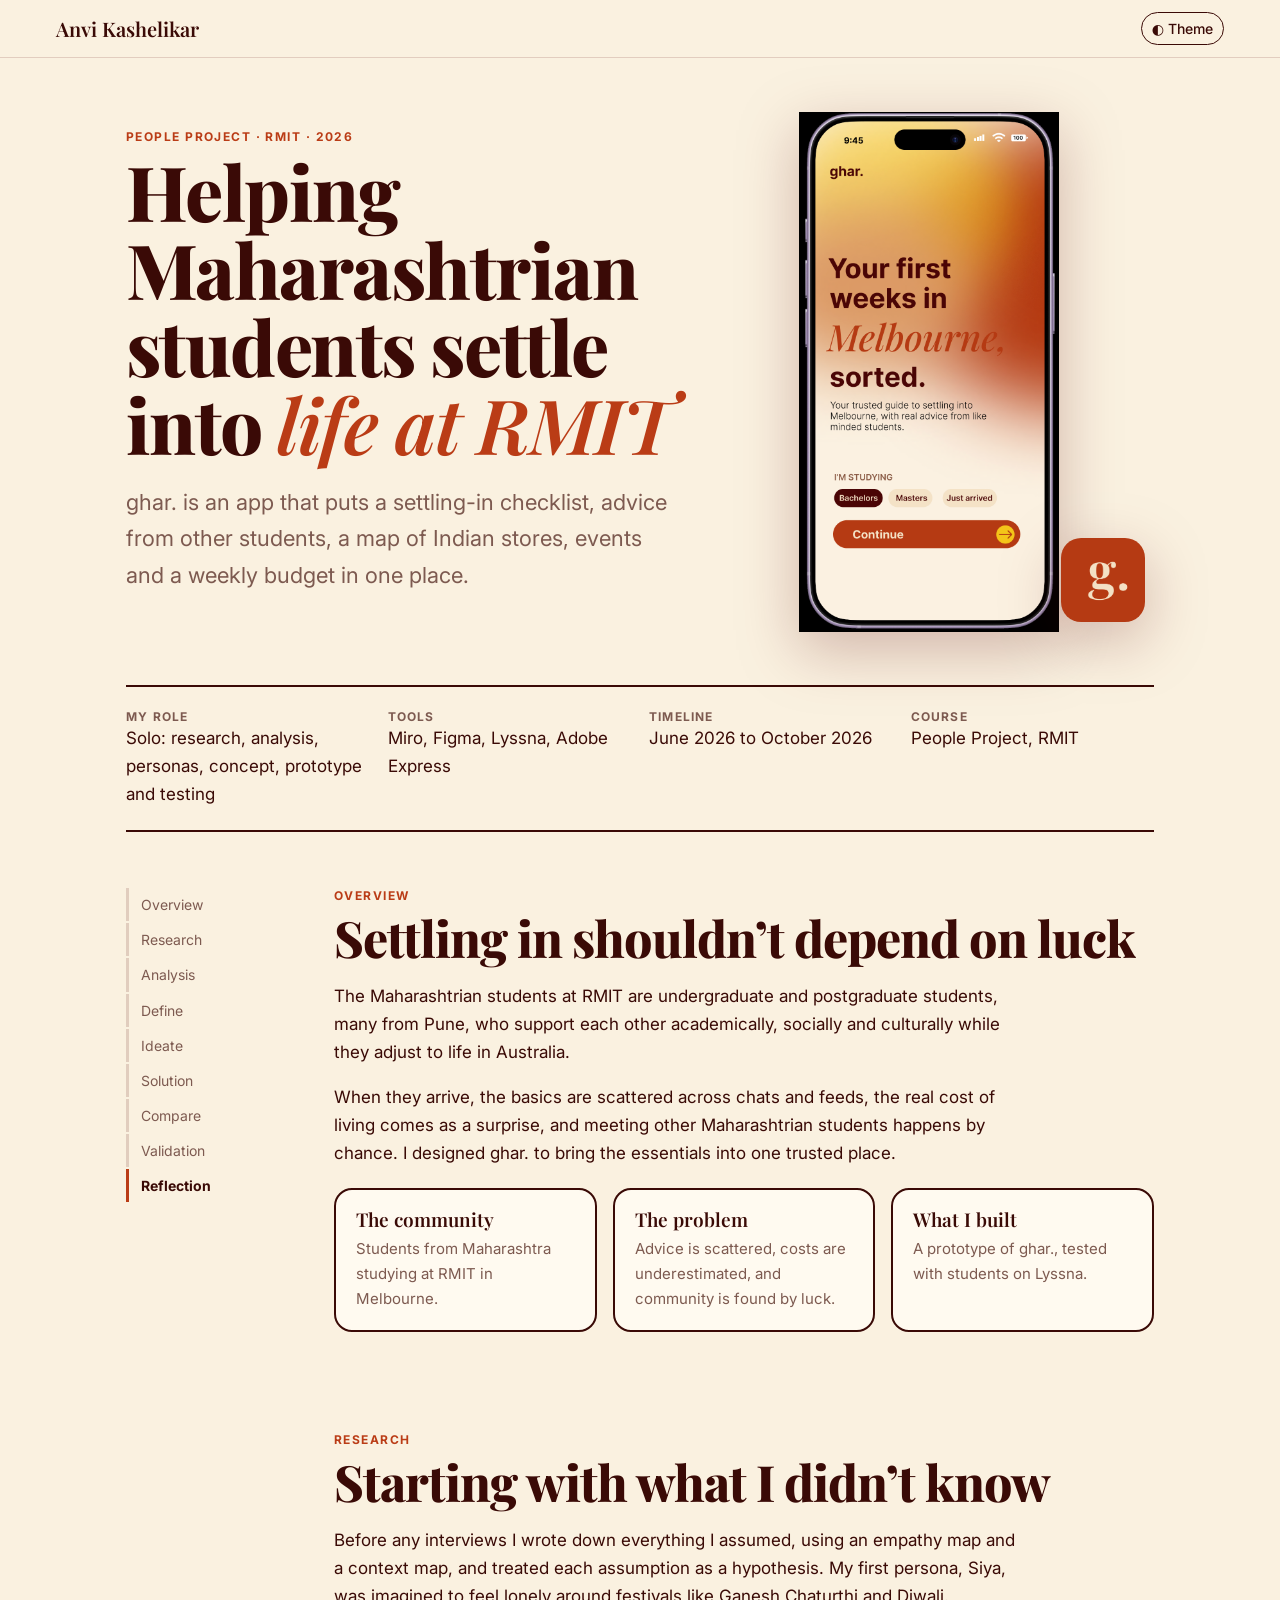
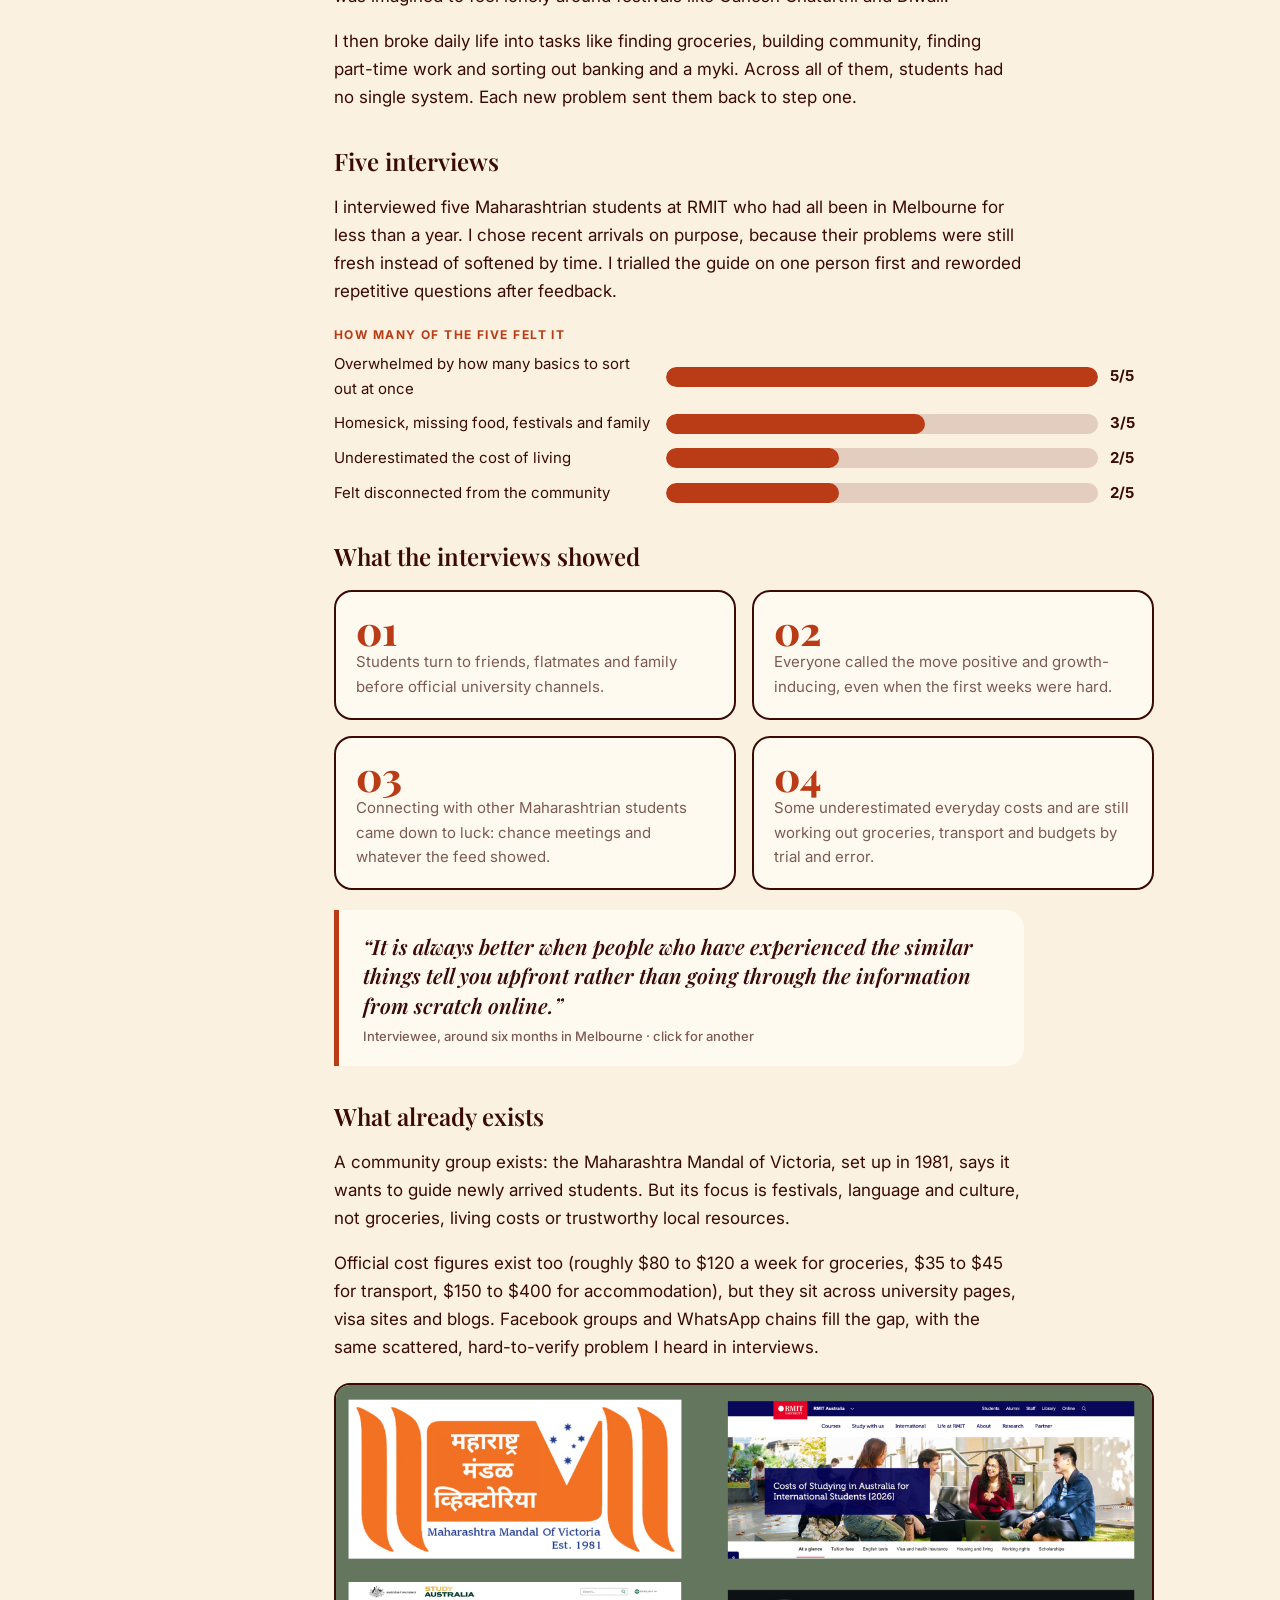
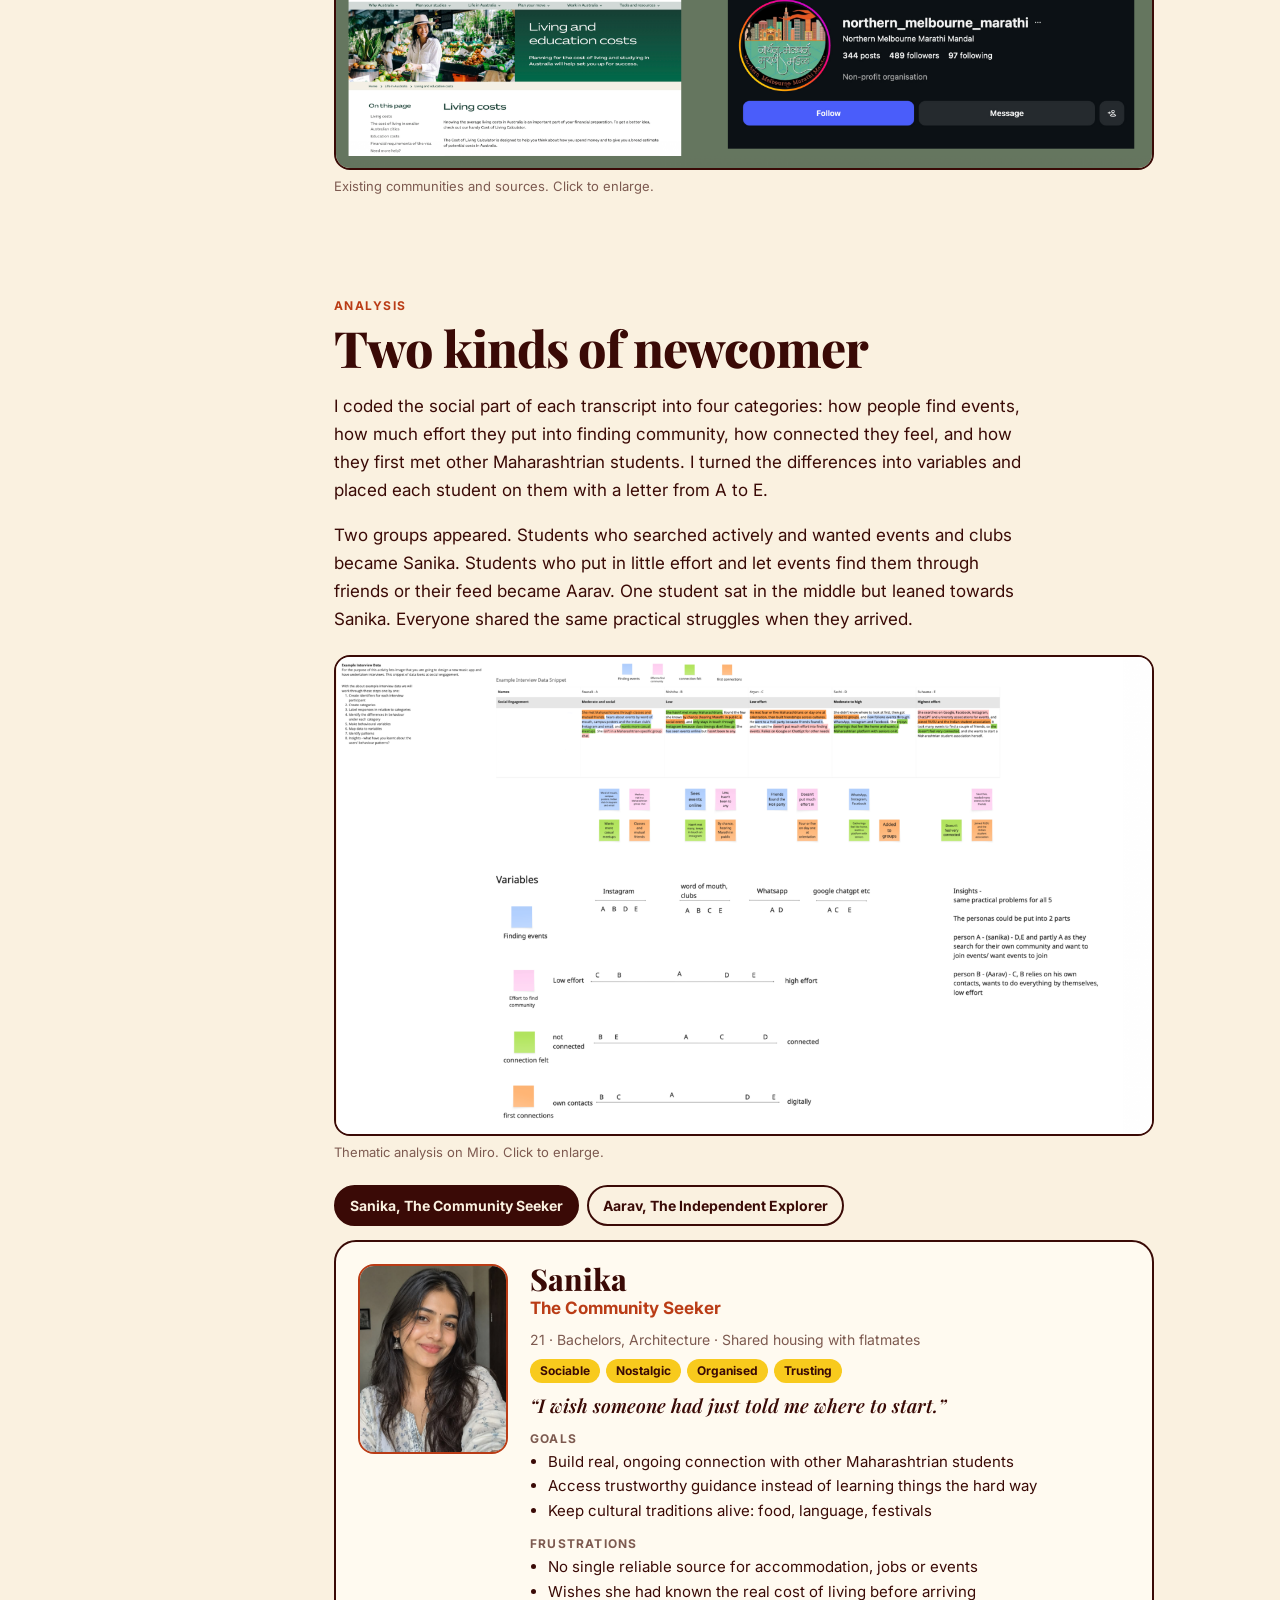
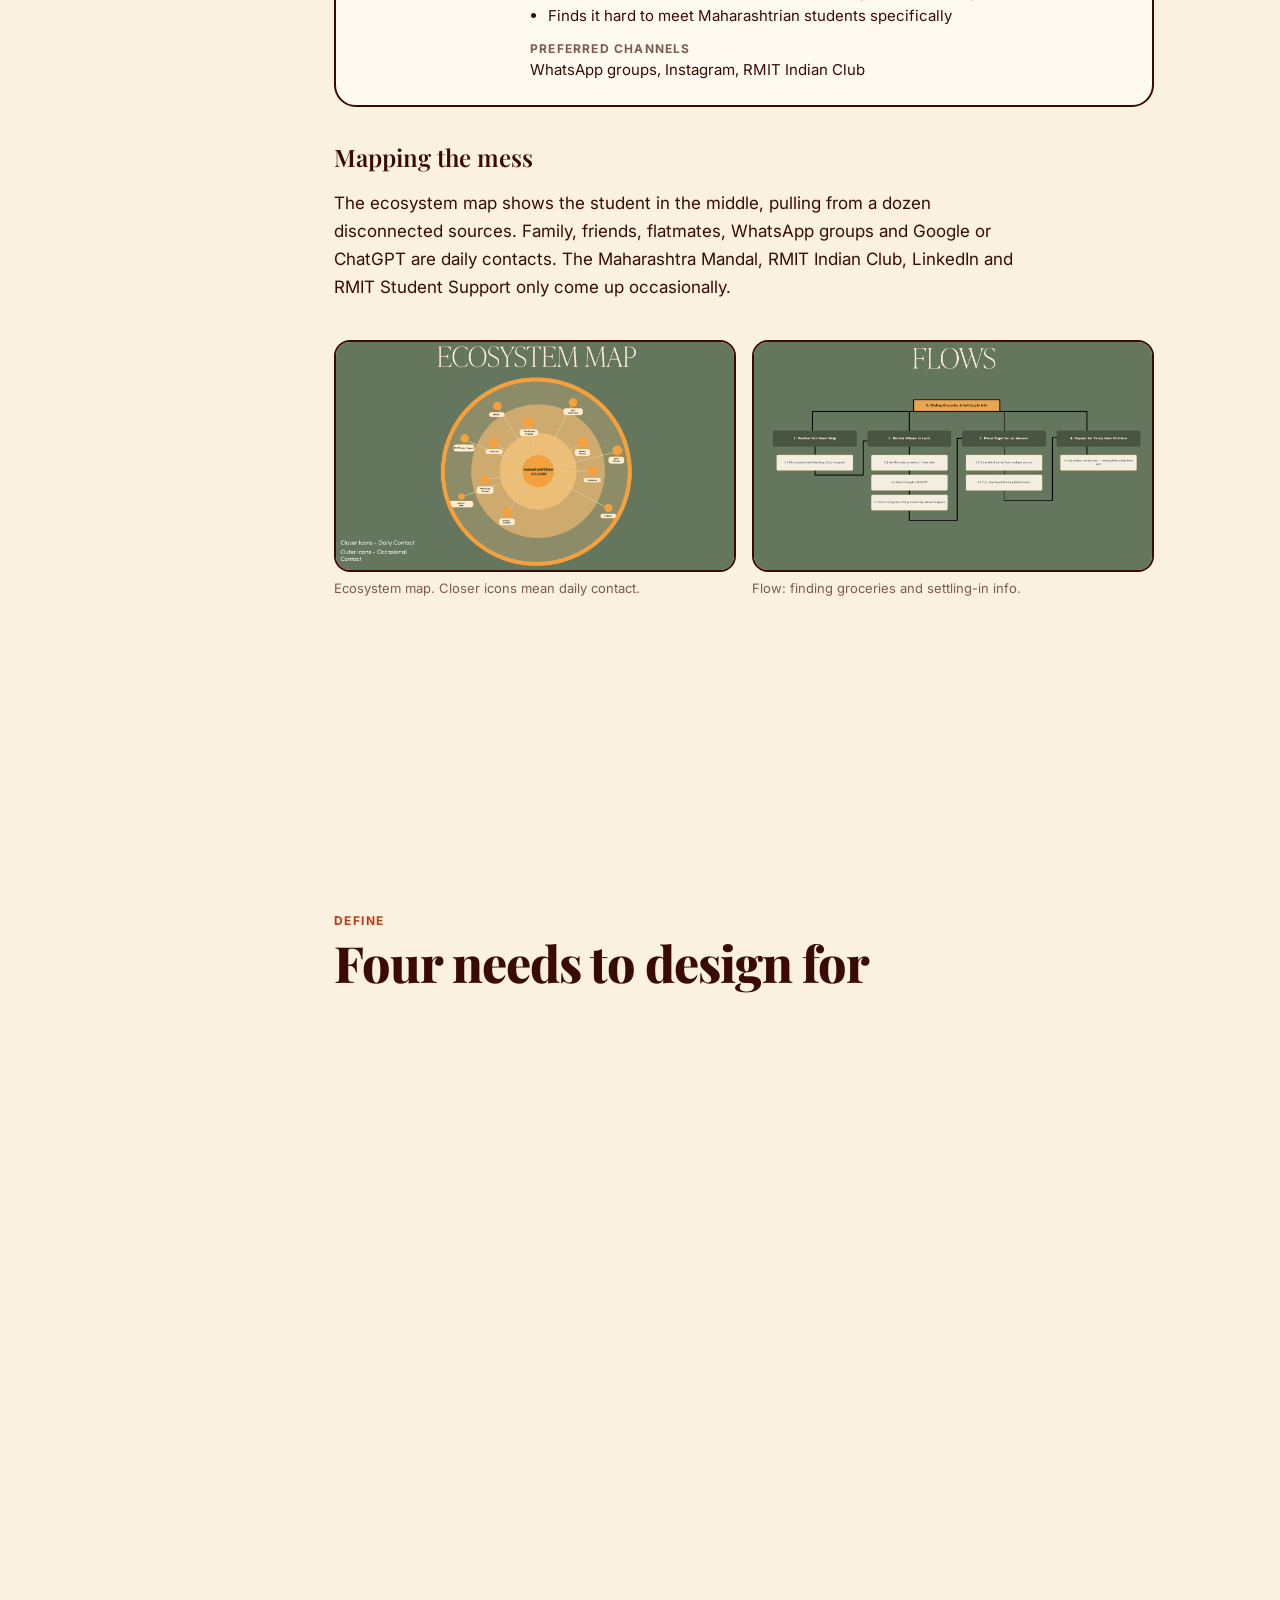
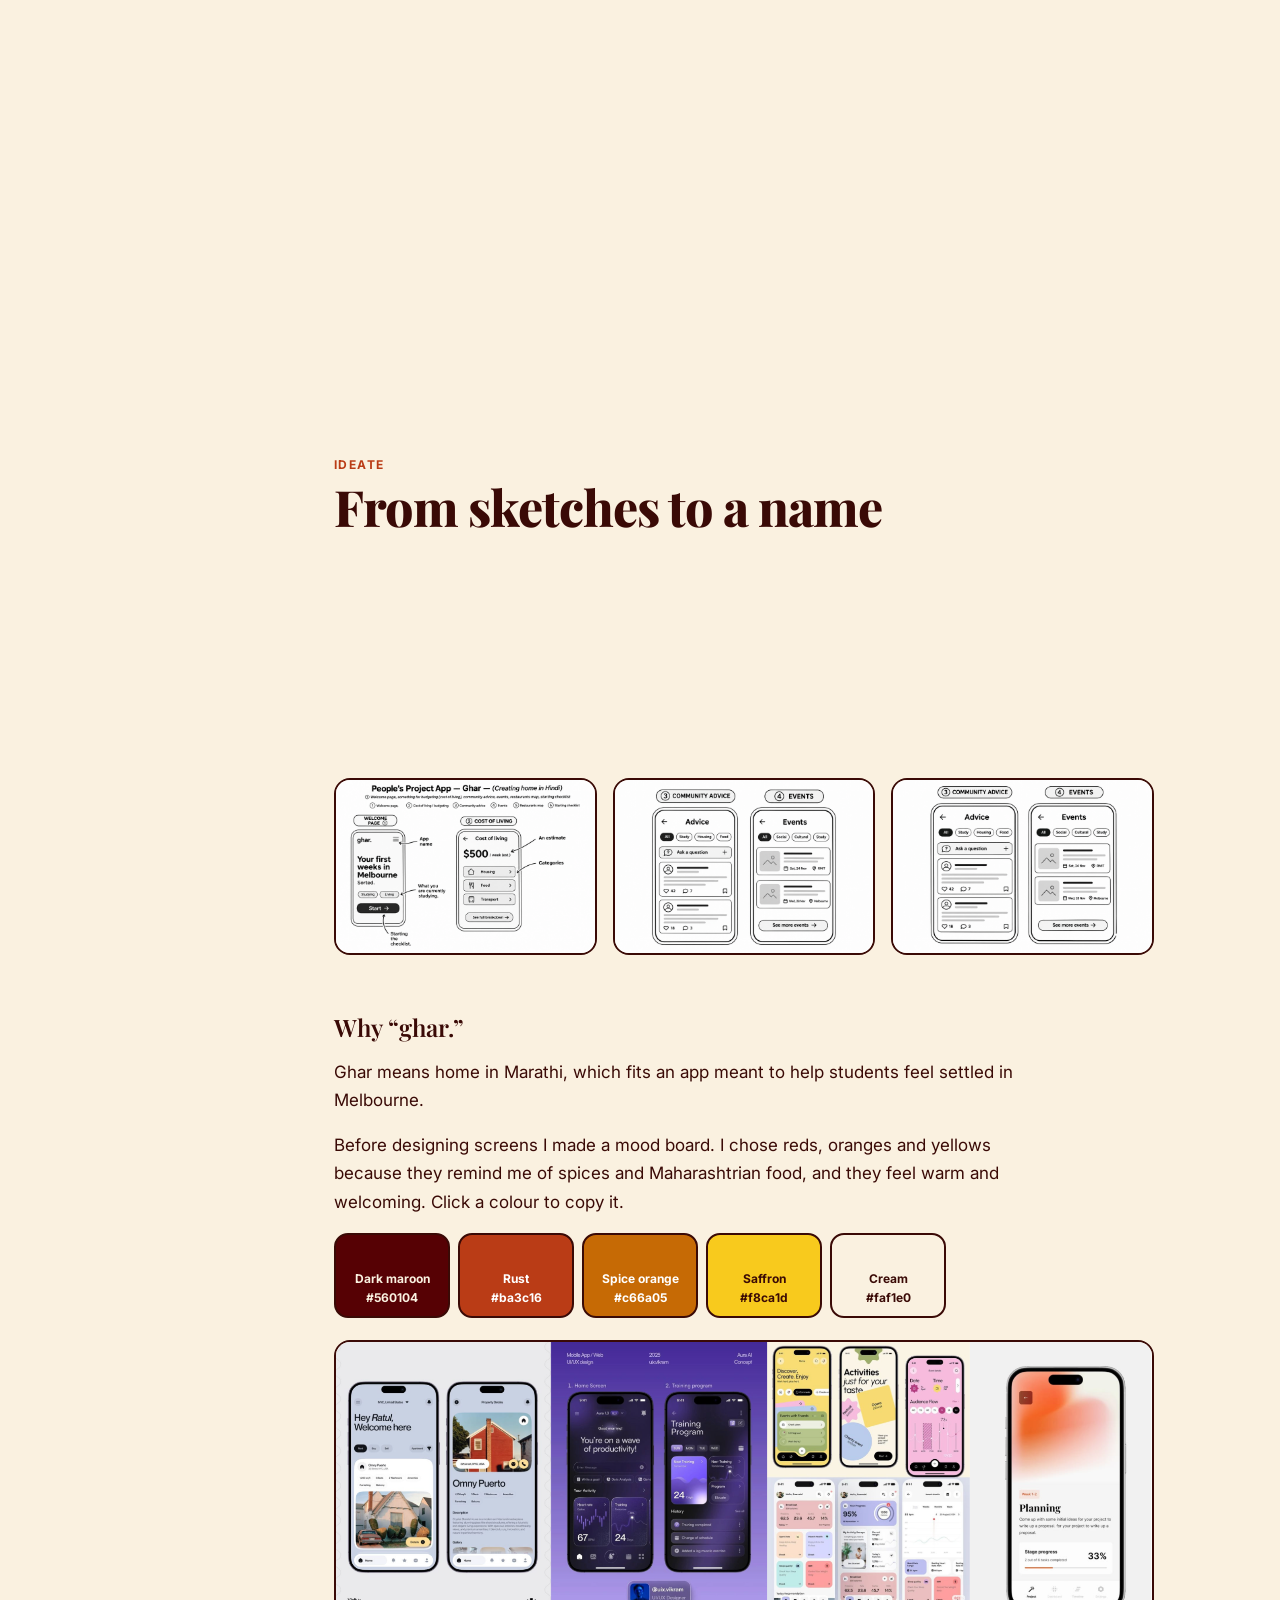
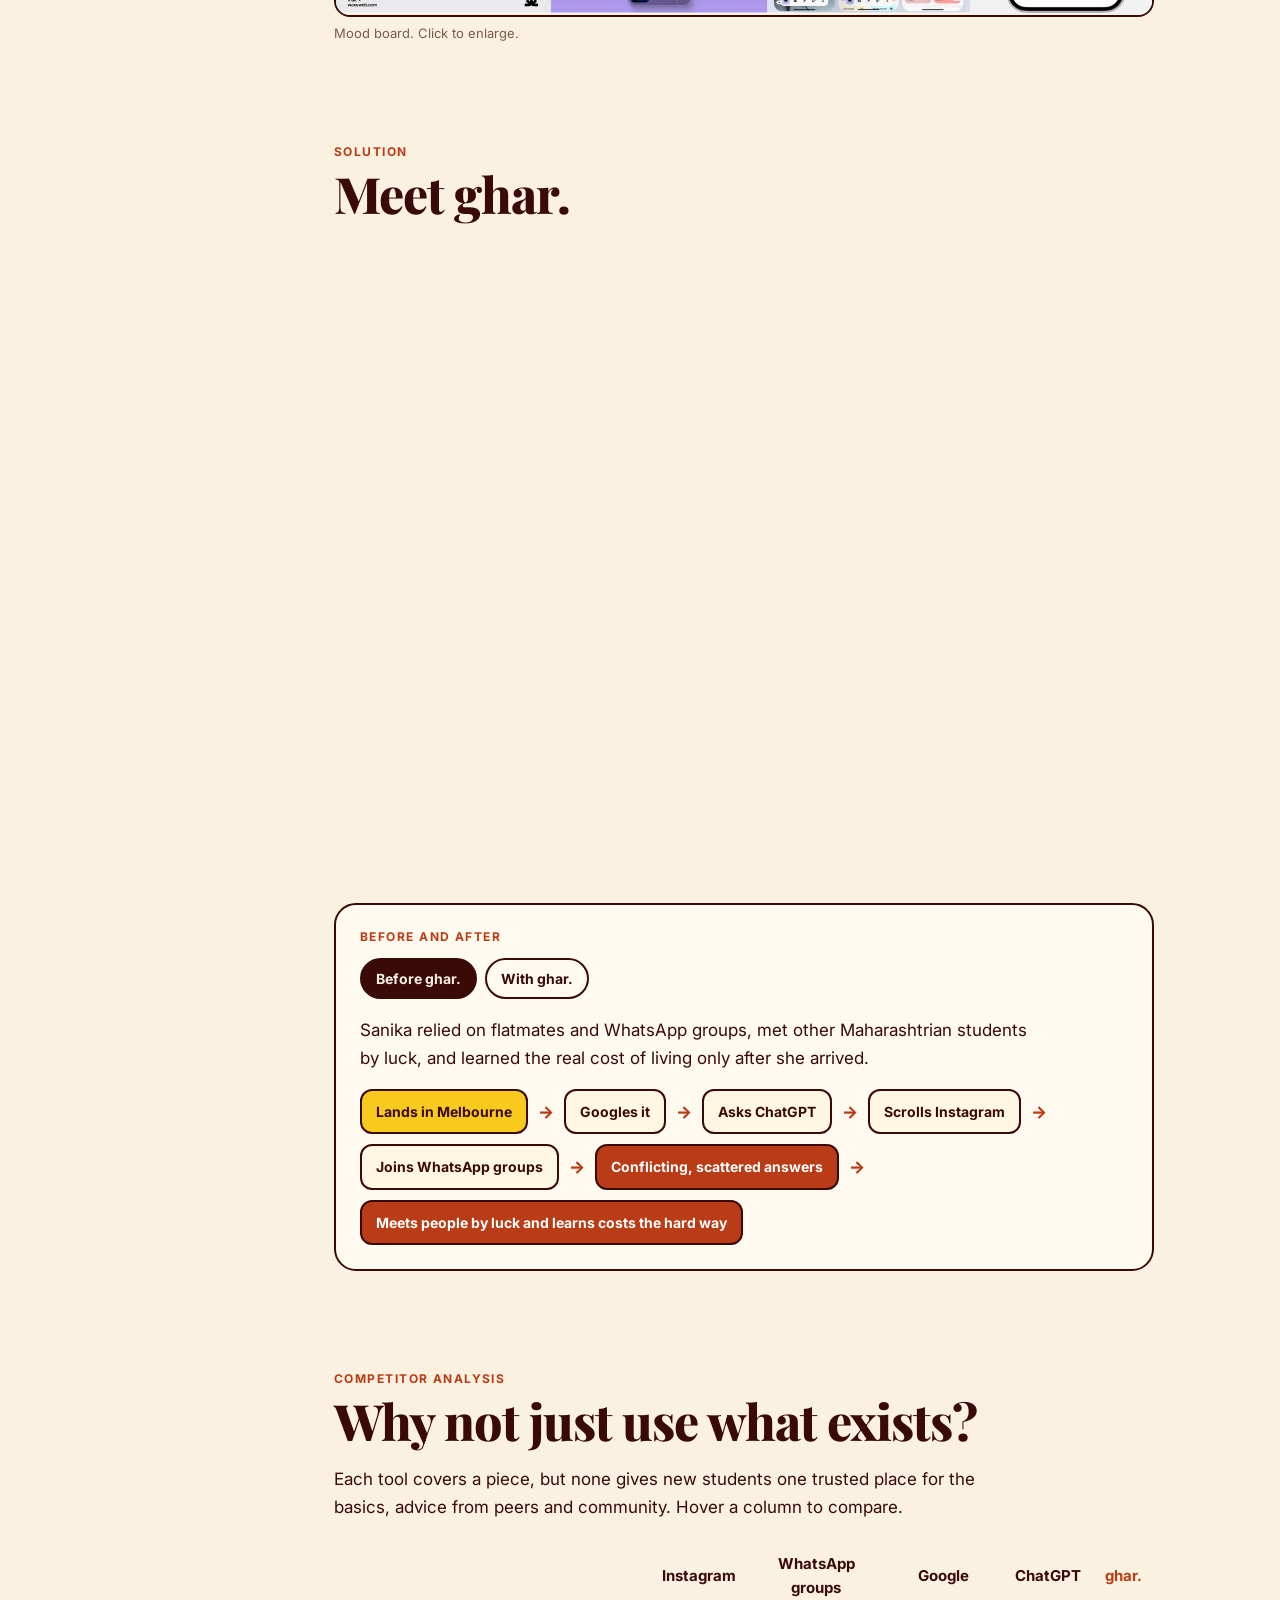
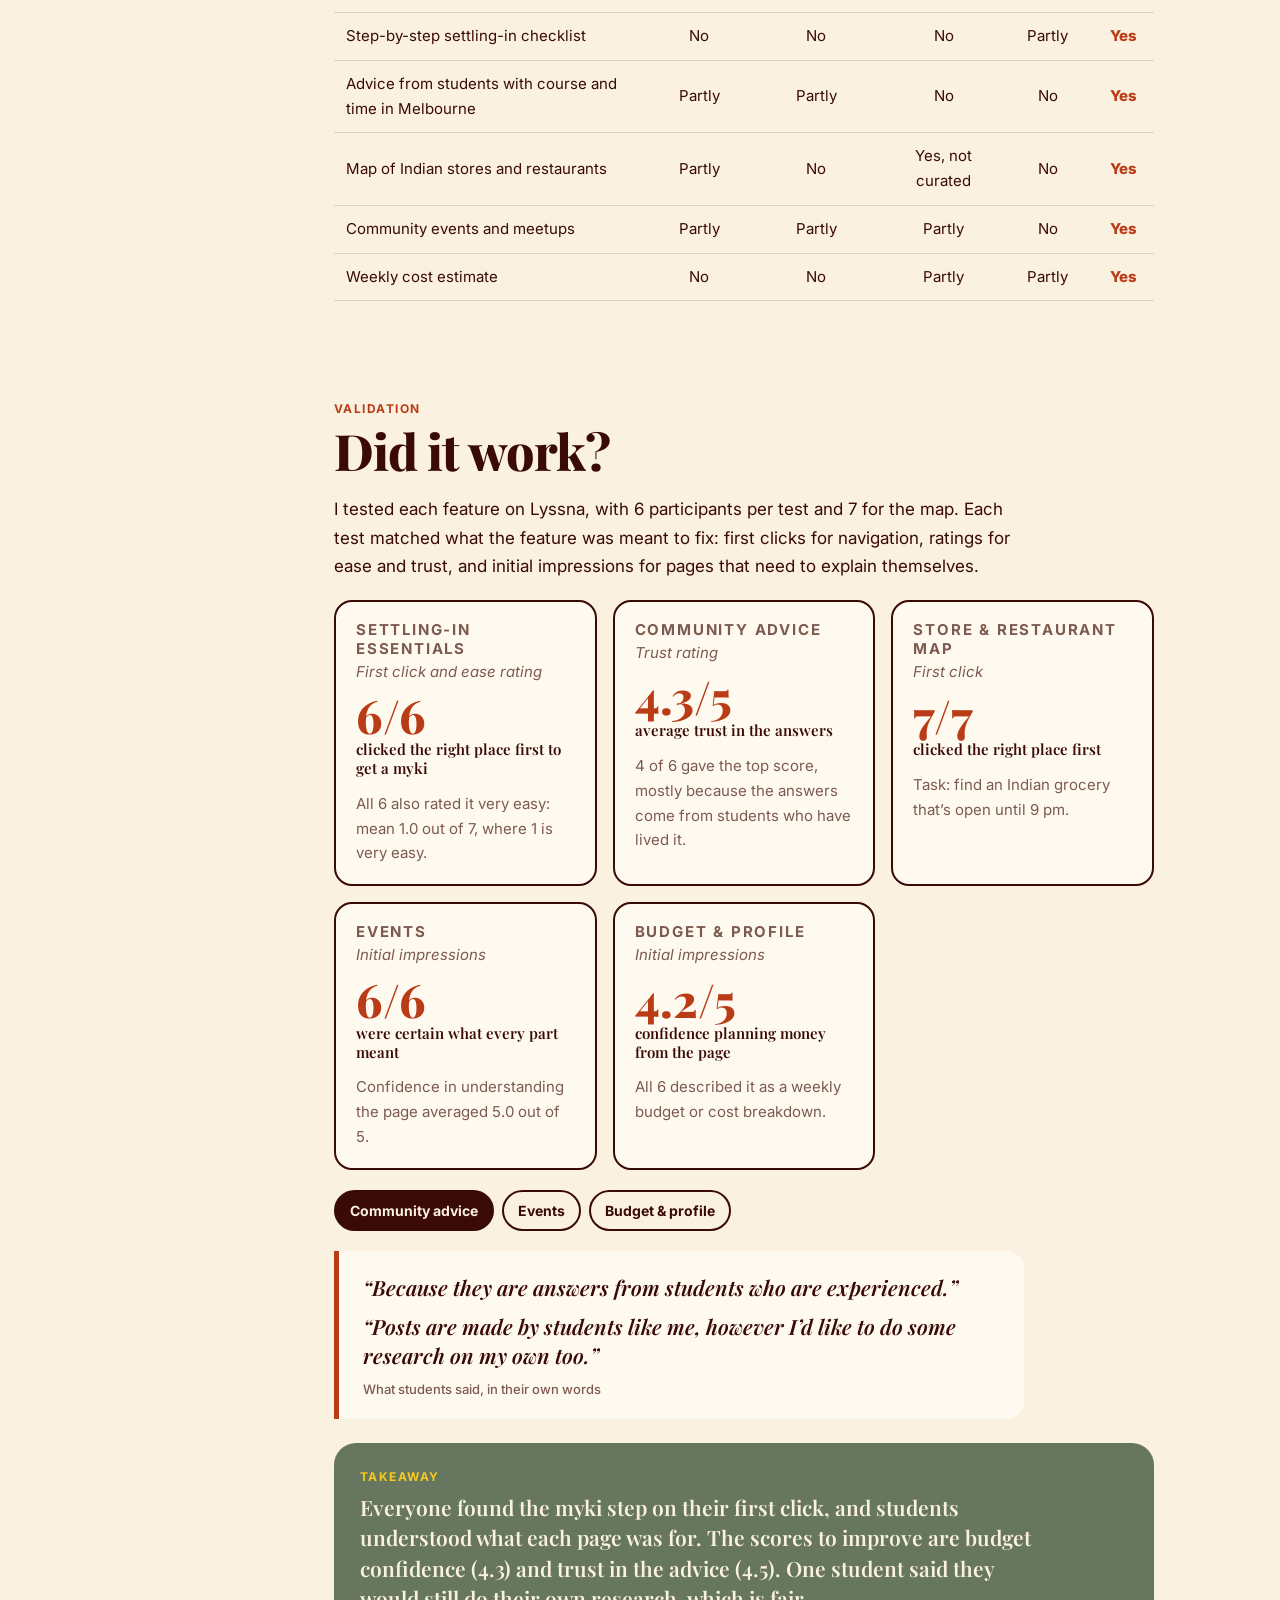
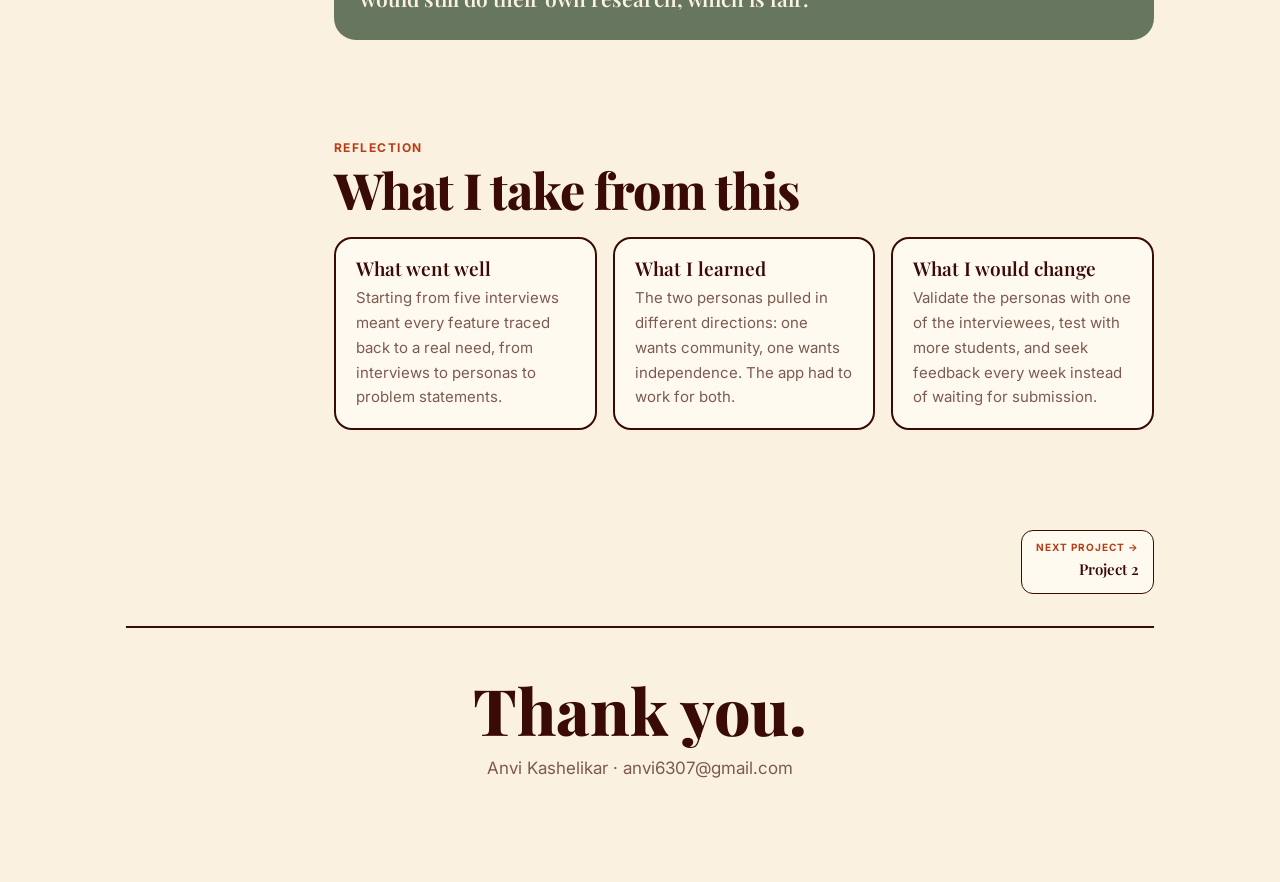
==== commit fc02bfd6: "commit" ====
--- a/project1/project1.html
+++ b/project1/project1.html
@@ -10,13 +10,13 @@
 </head>
 <body>
 <div id="pg"></div>
-<header><b>Anvi Kashelikar</b><a class="back" href="../index.html#projects">← Back to portfolio</a><button id="th" aria-label="Toggle light and dark">◐ Theme</button></header>
+<header><a class="brand" href="../index.html" aria-label="Anvi Kashelikar, back to portfolio home"><b>Anvi Kashelikar</b></a><button id="th" aria-label="Toggle light and dark">◐ Theme</button></header>
 <div class="wrap">
 <section class="hero">
 <div><p class="eb">People Project · RMIT · 2026</p>
 <h1>Helping Maharashtrian students settle into <em>life at RMIT</em></h1>
 <p class="lead">ghar. is an app that puts a settling-in checklist, advice from other students, a map of Indian stores, events and a weekly budget in one place.</p></div>
-<div class="stage" id="stage"><img data-im="home" data-d="-14" alt="ghar. home screen with a settling-in checklist"><img data-im="welcome" class="i2" data-d="10" alt="ghar. welcome screen"><img data-im="community" data-d="18" alt="ghar. community advice screen"><img class="badge" data-im="icon" data-d="26" alt="ghar. app icon"></div>
+<div class="stage" id="stage"><img data-im="welcome" class="i2" data-d="10" alt="ghar. landing page"><img class="badge" data-im="icon" data-d="26" alt="ghar. app icon"></div>
 </section>
 <div class="meta">
 <div><small>My role</small>Solo: research, analysis, personas, concept, prototype and testing</div>
@@ -68,11 +68,11 @@
 <section class="sx" data-t="Ideate"><p class="eb">Ideate</p><h2>From sketches to a name</h2>
 <div class="rv"><p>I narrowed my ideas to five features and tied each one to a problem statement and a persona. The checklist and the map answer mostly to Aarav, who wants to sort the basics on his own. The advice feed and events page answer mostly to Sanika, who wants real community and guidance she can trust.</p>
 <p>I sketched each feature as a wireflow, so the arrows show the path someone takes, for example from the home page into a short guide on getting a myki.</p></div>
-<div class="grid rv"><figure class="fig"><img class="zoom" data-im="sk1" alt="Wireframe sketch"></figure><figure class="fig"><img class="zoom" data-im="sk2" alt="Wireframe sketch"></figure><figure class="fig"><img class="zoom" data-im="sk3" alt="Wireframe sketch"></figure></div>
+<div class="grid rv"><figure class="fig"><img class="zoom" data-im="sk1" alt="Wireframe 1"></figure><figure class="fig"><img class="zoom" data-im="sk2" alt="Wireframe 2"></figure><figure class="fig"><img class="zoom" data-im="sk3" alt="Wireframe 3"></figure></div>
 <div class="rv"><h3>Why “ghar.”</h3><p>Ghar means home in Marathi, which fits an app meant to help students feel settled in Melbourne.</p>
 <p>Before designing screens I made a mood board. I chose reds, oranges and yellows because they remind me of spices and Maharashtrian food, and they feel warm and welcoming. Click a colour to copy it.</p></div>
 <div class="sw rv" id="sw"></div>
-<div class="two rv"><figure class="fig"><img class="zoom" data-im="mood" alt="Mood board of app interfaces"></figure><figure class="fig"><img class="zoom" data-im="palette" alt="Spice-inspired colour palette"></figure></div></section>
+<figure class="fig rv"><img class="zoom" data-im="mood" alt="Mood board of app interfaces and spice-inspired colours"><figcaption>Mood board. Click to enlarge.</figcaption></figure></section>
 
 <section class="sx" data-t="Solution"><p class="eb">Solution</p><h2>Meet ghar.</h2>
 <div class="rv"><p>Five features, each solving for a specific persona and need. Pick one to see the screens.</p></div>
@@ -91,9 +91,9 @@
 <div class="band rv"><p class="eb">Takeaway</p><p style="margin:0;font:600 21px/1.45 var(--d)">Everyone found the myki step on their first click, and students understood what each page was for. The scores to improve are budget confidence (4.3) and trust in the advice (4.5). One student said they would still do their own research, which is fair.</p></div></section>
 
 <section class="sx" data-t="Reflection"><p class="eb">Reflection</p><h2>What I take from this</h2>
-<div class="grid rv"><div class="card"><b>What went well</b><p>Starting from five interviews meant every feature traced back to a real need, from interviews to personas to problem statements.</p></div><div class="card"><b>What I learned</b><p>The two personas pulled in different directions: one wants community, one wants independence. The app had to work for both.</p></div><div class="card"><b>What I would change</b><p>Validate the personas with one of the interviewees, test with more students, and seek feedback every week instead of waiting for submission.</p></div></div>
-<div class="refl rv"><b>Feedback that shaped this page</b><p>My tutor told me to show the ghar. screens at the start, cut the process down to the insights from my interviews, and put personas, problem statements and features in a clear order. Feedback on my solution presentation also noted the conceptual model was missing, so I built that, along with the information architecture and an elevator pitch.</p></div></section>
+<div class="grid rv"><div class="card"><b>What went well</b><p>Starting from five interviews meant every feature traced back to a real need, from interviews to personas to problem statements.</p></div><div class="card"><b>What I learned</b><p>The two personas pulled in different directions: one wants community, one wants independence. The app had to work for both.</p></div><div class="card"><b>What I would change</b><p>Validate the personas with one of the interviewees, test with more students, and seek feedback every week instead of waiting for submission.</p></div></div></section>
 </div></div>
+<nav class="pager" aria-label="More projects"><a href="../project2/project2.html" rel="next"><small>Next project →</small><b>Project 2</b></a></nav>
 <footer><b>Thank you.</b><p style="color:var(--mut)">Anvi Kashelikar · anvi6307@gmail.com</p></footer>
 </div>
 <div id="lb" role="dialog" aria-label="Enlarged image"><img alt=""></div>
--- a/project1/project1-style.css
+++ b/project1/project1-style.css
@@ -1,108 +1,867 @@
-:root{--bg:#faf1e0;--ink:#3a0a06;--mut:#7d5a50;--card:#fffaf0;--line:#56010426;--acc:#ba3c16;--on:#fff;--sun:#f8ca1d;--sage:#66765f;--d:'Playfair Display',Georgia,serif;--b:'Inter',system-ui,sans-serif;box-sizing:border-box;padding-top:env(safe-area-inset-top,0px);padding-bottom:env(safe-area-inset-bottom,0px)}
-@media(prefers-color-scheme:dark){:root:not([data-theme="light"]){--bg:#1c0b09;--ink:#faf1e0;--mut:#c9ab9d;--card:#2a1210;--line:#faf1e033;--acc:#ff7a4d;--on:#1c0b09}}
-:root[data-theme="dark"]{--bg:#1c0b09;--ink:#faf1e0;--mut:#c9ab9d;--card:#2a1210;--line:#faf1e033;--acc:#ff7a4d;--on:#1c0b09}
-*{box-sizing:border-box}
-html{scroll-padding-top:calc(env(safe-area-inset-top,0px) + 76px)}
-body{margin:0;background:var(--bg);color:var(--ink);font:17px/1.65 var(--b)}
-body::before{content:"";position:fixed;inset:0 0 auto;height:env(safe-area-inset-top,0px);background:var(--bg);z-index:60}
-#pg{position:fixed;left:0;top:env(safe-area-inset-top,0px);height:3px;width:0;background:var(--acc);z-index:70}
-header{position:sticky;top:env(safe-area-inset-top,0px);z-index:50;display:flex;justify-content:space-between;align-items:center;padding:12px clamp(18px,5vw,56px);background:var(--bg);border-bottom:1.5px solid var(--line);font-size:14px;font-weight:500}
-header b{font:600 20px var(--d)}
-#th{all:unset;cursor:pointer;padding:4px 10px;border:1.5px solid var(--ink);border-radius:99px}
-img{max-width:100%;display:block}
-.wrap{max-width:1140px;margin:0 auto;padding:0 clamp(18px,5vw,56px)}
-.hero{display:grid;grid-template-columns:1.1fr .9fr;gap:30px;align-items:center;padding:6vh 0 3vh}
-.eb{font:700 12px var(--b);letter-spacing:.12em;text-transform:uppercase;color:var(--acc);margin:0 0 8px}
-h1{font:800 clamp(38px,6vw,76px)/1.02 var(--d);letter-spacing:-.02em;margin:0 0 18px}
-h1 em{color:var(--acc);font-weight:600}
-.lead{font-size:clamp(18px,2vw,22px);color:var(--mut);max-width:560px}
-.stage{position:relative;height:min(520px,70vw);display:flex;justify-content:center;align-items:center}
-.stage img{position:absolute;height:92%;width:auto;filter:drop-shadow(0 18px 30px #56010440);transition:transform .2s ease-out}
-.stage img:nth-child(1){left:2%;height:80%;top:12%}.stage .i2{z-index:2;height:100%;left:0;right:0;margin:auto}.stage img:nth-child(3){right:2%;height:80%;top:12%}
-.badge{position:absolute;right:2%;bottom:2%;width:84px!important;height:84px!important;border-radius:20px;z-index:3;animation:bob 3s ease-in-out infinite}
-@keyframes bob{50%{transform:translateY(-8px) rotate(4deg)}}
-.meta{display:grid;grid-template-columns:repeat(auto-fit,minmax(200px,1fr));gap:18px;margin:26px 0 56px;padding:22px 0;border-block:2px solid var(--ink)}
-.meta small{display:block;font:700 12px var(--b);text-transform:uppercase;letter-spacing:.1em;color:var(--mut)}
-.cs{display:grid;grid-template-columns:160px 1fr;gap:48px}
-.side{position:sticky;top:calc(env(safe-area-inset-top,0px) + 84px);align-self:start;display:flex;flex-direction:column;gap:2px;font-size:14px}
-.side button{all:unset;cursor:pointer;padding:5px 0 5px 12px;border-left:3px solid var(--line);color:var(--mut)}
-.side button.on{border-color:var(--acc);color:var(--ink);font-weight:700}
-.sx{margin-bottom:100px}
-h2{font:800 clamp(30px,4.6vw,50px)/1.08 var(--d);letter-spacing:-.02em;margin:0 0 16px}
-h3{font:600 24px/1.2 var(--d);margin:36px 0 8px}
-p,li{max-width:690px}
-.col{max-width:690px}
-.band{background:var(--sage);color:#faf1e0;border-radius:22px;padding:26px;margin:24px 0}
-.band .eb{color:var(--sun)}
-.g2{grid-template-columns:repeat(2,1fr)!important}.grid{display:grid;grid-template-columns:repeat(auto-fit,minmax(min(100%,250px),1fr));gap:16px;margin:20px 0}
-.card{padding:18px 20px;border:2px solid var(--ink);border-radius:18px;background:var(--card)}
-.card b{display:block;font:600 19px/1.25 var(--d);margin-bottom:6px}
-.card p{margin:0;font-size:15px;color:var(--mut)}
-.num{font:800 40px/1 var(--d);color:var(--acc)}
-.fig{margin:22px 0}
-.fig img{border-radius:16px;border:2px solid var(--ink);cursor:zoom-in;background:#fff;width:100%}
-.fig figcaption{font-size:13px;color:var(--mut);margin-top:6px}
-.two{display:grid;grid-template-columns:repeat(auto-fit,minmax(min(100%,300px),1fr));gap:16px}
-.bars{margin:22px 0}
-.br{display:grid;grid-template-columns:minmax(120px,320px) 1fr 44px;gap:12px;align-items:center;margin:10px 0;font-size:15px}
-.bt{height:20px;border-radius:10px;background:var(--line);overflow:hidden}
-.bt i{display:block;height:100%;width:0;background:var(--acc);border-radius:10px;transition:width 1.1s cubic-bezier(.2,.8,.2,1)}
-.in .bt i{width:var(--w)}
-.tabs{display:flex;flex-wrap:wrap;gap:8px;margin:14px 0}
-.tabs button{all:unset;cursor:pointer;padding:7px 14px;border:2px solid var(--ink);border-radius:99px;font-weight:700;font-size:14px}
-.tabs button.on{background:var(--ink);color:var(--bg)}
-.tabs button:focus-visible,.card:focus-visible{outline:3px solid var(--acc);outline-offset:2px}
-.pers{display:grid;grid-template-columns:150px 1fr;gap:22px;padding:22px;border:2px solid var(--ink);border-radius:22px;background:var(--card)}
-.pers img{border-radius:16px;border:2px solid var(--acc);width:150px;height:190px;object-fit:cover}
-.pers h4{font:800 30px/1 var(--d);margin:0}
-.pers .t{color:var(--acc);font-weight:700;margin-bottom:6px}
-.pers q{display:block;font:italic 600 19px/1.35 var(--d);margin:10px 0}
-.pers ul{padding-left:18px;margin:4px 0}
-.pers li{font-size:15px}
-.pers h5{margin:12px 0 2px;font:700 12px var(--b);text-transform:uppercase;letter-spacing:.1em;color:var(--mut)}
-.tg{display:flex;flex-wrap:wrap;gap:6px;margin:8px 0}
-.tg span{padding:2px 10px;border-radius:99px;background:var(--sun);color:#3a0a06;font-size:12px;font-weight:700}
-.sw{display:flex;gap:8px;flex-wrap:wrap;margin:14px 0}
-.sw button{all:unset;cursor:pointer;min-width:92px;padding:34px 10px 8px;border-radius:14px;font-size:12px;font-weight:700;text-align:center;border:2px solid var(--ink);transition:transform .15s}
-.sw button:hover{transform:translateY(-4px)}
-.fx{display:grid;grid-template-columns:minmax(220px,.9fr) 1.1fr;gap:34px;align-items:center;margin-top:10px}
-.pv{display:flex;gap:10px;justify-content:center;min-height:380px;align-items:center;background:var(--sage);border-radius:26px;padding:22px}
-.pv img{max-width:48%;height:auto;max-height:430px;filter:drop-shadow(0 12px 22px #0005);animation:pop .4s ease-out}
-@keyframes pop{from{opacity:0;transform:translateY(14px) scale(.96)}}
-.pv img:only-child{max-width:62%}
-.who{display:flex;gap:10px;align-items:center;font-weight:700;margin:6px 0}
-.who img{width:40px;height:40px;border-radius:50%;object-fit:cover;border:2px solid var(--acc)}
-.pill{display:inline-block;padding:3px 12px;border:1.5px solid var(--ink);border-radius:99px;font-size:13px;font-weight:500;margin:2px 4px 2px 0}
-.hmw{font:italic 600 21px/1.35 var(--d);margin:10px 0}
-.ba{margin:26px 0;padding:24px;border:2px solid var(--ink);border-radius:22px;background:var(--card)}
-.ba .fl{display:flex;flex-wrap:wrap;gap:10px;align-items:center;margin-top:16px}
-.nd{padding:9px 14px;border:2px solid var(--ink);border-radius:12px;background:#fff6e4;color:#3a0a06;font-weight:700;font-size:14px;animation:pop .4s ease-out backwards}
-.nd.hl{background:var(--sun)}.nd.ac{background:var(--acc);color:#fff}
-.ar{font-weight:800;color:var(--acc)}
-.col2{display:flex;flex-direction:column;gap:8px}
-.tw{overflow-x:auto;margin:20px 0}
-table{border-collapse:collapse;width:100%;min-width:560px;font-size:15px}
-th,td{padding:11px 12px;border-bottom:1.5px solid var(--line);text-align:center}
-th:first-child,td:first-child{text-align:left}
-td.y{font-weight:800;color:var(--acc)}
-.h{background:#ba3c1618}
-.stat{display:flex;flex-direction:column;gap:2px}
-.stat .num{font-size:46px}
-.qt{padding:22px 24px;border-left:5px solid var(--acc);background:var(--card);border-radius:0 18px 18px 0;margin:20px 0;font:italic 600 21px/1.4 var(--d);max-width:690px}
-.qt small{display:block;font:500 13px var(--b);font-style:normal;color:var(--mut);margin-top:8px}
-.refl{padding:20px 24px;background:var(--sun);color:#3a0a06;border:2px solid var(--ink);border-radius:18px;margin:22px 0;max-width:690px}
-.refl b{font-size:12px;text-transform:uppercase;letter-spacing:.1em}
-.refl p{margin:4px 0 0}
-#lb{position:fixed;inset:0;z-index:99999;background:#000d;display:none;place-items:center;padding:20px;cursor:zoom-out}
-#lb.on{display:grid}
-#lb img{max-height:92vh;max-width:96vw;border-radius:10px;background:#fff}
-.rv{opacity:0;transform:translateY(18px);transition:opacity .6s,transform .6s}
-.rv.in{opacity:1;transform:none}
-footer{padding:50px 0 90px;border-top:2px solid var(--ink);text-align:center}
-footer p{margin:10px auto}footer b{font:800 clamp(34px,6vw,64px)/1 var(--d)}
-@media(max-width:700px){.g2{grid-template-columns:1fr!important}}@media(max-width:900px){.hero{grid-template-columns:1fr}.cs{display:block}.side{display:none}.fx{grid-template-columns:1fr}.pers{grid-template-columns:1fr}.br{grid-template-columns:1fr 44px}.br span:first-child{grid-column:1/-1}}
-@media(prefers-reduced-motion:reduce){*{animation:none!important;transition:none!important}.rv{opacity:1;transform:none}}
-
-/* link back to the portfolio */
-.back{color:inherit;font-weight:600;font-size:14px;text-decoration:none;border-bottom:2px solid currentColor}
-.back:hover{opacity:.7}+/* ==========================================================================
+   Project 1 — ghar. case study styles
+   Palette: warm cream, maroon ink, rust accent, saffron and sage.
+
+   Contents
+   1.  Tokens & themes
+   2.  Base & typography
+   3.  Header & progress bar
+   4.  Hero & project details
+   5.  Case-study layout & side nav
+   6.  Cards, bands, figures & bars
+   7.  Tabs, personas & swatches
+   8.  Feature viewer & before/after
+   9.  Comparison table, stats & quotes
+   10. Lightbox & reveal animation
+   11. Next project, footer & header name link
+   12. Responsive & reduced motion
+   ========================================================================== */
+
+
+/* 1. Tokens & themes
+   ========================================================================== */
+:root {
+  --bg: #faf1e0;
+  --ink: #3a0a06;
+  --mut: #7d5a50;
+  --card: #fffaf0;
+  --line: #56010426;
+  --acc: #ba3c16;
+  --on: #fff;
+  --sun: #f8ca1d;
+  --sage: #66765f;
+
+  --d: 'Playfair Display', Georgia, serif;
+  --b: 'Inter', system-ui, sans-serif;
+
+  box-sizing: border-box;
+  padding-top: env(safe-area-inset-top, 0px);
+  padding-bottom: env(safe-area-inset-bottom, 0px);
+}
+
+@media (prefers-color-scheme: dark) {
+  :root:not([data-theme="light"]) {
+    --bg: #1c0b09;
+    --ink: #faf1e0;
+    --mut: #c9ab9d;
+    --card: #2a1210;
+    --line: #faf1e033;
+    --acc: #ff7a4d;
+    --on: #1c0b09;
+  }
+}
+
+:root[data-theme="dark"] {
+  --bg: #1c0b09;
+  --ink: #faf1e0;
+  --mut: #c9ab9d;
+  --card: #2a1210;
+  --line: #faf1e033;
+  --acc: #ff7a4d;
+  --on: #1c0b09;
+}
+
+
+/* 2. Base & typography
+   ========================================================================== */
+* {
+  box-sizing: border-box;
+}
+
+html {
+  scroll-padding-top: calc(env(safe-area-inset-top, 0px) + 76px);
+}
+
+body {
+  margin: 0;
+  background: var(--bg);
+  color: var(--ink);
+  font: 17px / 1.65 var(--b);
+}
+
+/* fills the notch area on phones */
+body::before {
+  content: "";
+  position: fixed;
+  inset: 0 0 auto;
+  height: env(safe-area-inset-top, 0px);
+  background: var(--bg);
+  z-index: 60;
+}
+
+img {
+  max-width: 100%;
+  display: block;
+}
+
+.wrap {
+  max-width: 1140px;
+  margin: 0 auto;
+  padding: 0 clamp(18px, 5vw, 56px);
+}
+
+.eb {
+  font: 700 12px var(--b);
+  letter-spacing: 0.12em;
+  text-transform: uppercase;
+  color: var(--acc);
+  margin: 0 0 8px;
+}
+
+h1 {
+  font: 800 clamp(38px, 6vw, 76px) / 1.02 var(--d);
+  letter-spacing: -0.02em;
+  margin: 0 0 18px;
+}
+
+h1 em {
+  color: var(--acc);
+  font-weight: 600;
+}
+
+h2 {
+  font: 800 clamp(30px, 4.6vw, 50px) / 1.08 var(--d);
+  letter-spacing: -0.02em;
+  margin: 0 0 16px;
+}
+
+h3 {
+  font: 600 24px / 1.2 var(--d);
+  margin: 36px 0 8px;
+}
+
+p,
+li {
+  max-width: 690px;
+}
+
+.col {
+  max-width: 690px;
+}
+
+.lead {
+  font-size: clamp(18px, 2vw, 22px);
+  color: var(--mut);
+  max-width: 560px;
+}
+
+
+/* 3. Header & progress bar
+   ========================================================================== */
+#pg {
+  position: fixed;
+  left: 0;
+  top: env(safe-area-inset-top, 0px);
+  height: 3px;
+  width: 0;
+  background: var(--acc);
+  z-index: 70;
+}
+
+header {
+  position: sticky;
+  top: env(safe-area-inset-top, 0px);
+  z-index: 50;
+  display: flex;
+  justify-content: space-between;
+  align-items: center;
+  padding: 12px clamp(18px, 5vw, 56px);
+  background: var(--bg);
+  border-bottom: 1.5px solid var(--line);
+  font-size: 14px;
+  font-weight: 500;
+}
+
+header b {
+  font: 600 20px var(--d);
+}
+
+/* theme toggle */
+#th {
+  all: unset;
+  cursor: pointer;
+  padding: 4px 10px;
+  border: 1.5px solid var(--ink);
+  border-radius: 99px;
+}
+
+
+/* 4. Hero & project details
+   ========================================================================== */
+.hero {
+  display: grid;
+  grid-template-columns: 1.1fr 0.9fr;
+  gap: 30px;
+  align-items: center;
+  padding: 6vh 0 3vh;
+}
+
+.stage {
+  position: relative;
+  height: min(520px, 70vw);
+  display: flex;
+  justify-content: center;
+  align-items: center;
+}
+
+.stage img {
+  position: absolute;
+  height: 92%;
+  width: auto;
+  filter: drop-shadow(0 18px 30px #56010440);
+  transition: transform 0.2s ease-out;
+}
+
+.stage .i2 {
+  z-index: 2;
+  height: 100%;
+  left: 0;
+  right: 0;
+  margin: auto;
+}
+
+/* app icon floating beside the landing page */
+.badge {
+  position: absolute;
+  right: 2%;
+  bottom: 2%;
+  width: 84px !important;
+  height: 84px !important;
+  border-radius: 20px;
+  z-index: 3;
+  animation: bob 3s ease-in-out infinite;
+}
+
+@keyframes bob {
+  50% {
+    transform: translateY(-8px) rotate(4deg);
+  }
+}
+
+.meta {
+  display: grid;
+  grid-template-columns: repeat(auto-fit, minmax(200px, 1fr));
+  gap: 18px;
+  margin: 26px 0 56px;
+  padding: 22px 0;
+  border-block: 2px solid var(--ink);
+}
+
+.meta small {
+  display: block;
+  font: 700 12px var(--b);
+  text-transform: uppercase;
+  letter-spacing: 0.1em;
+  color: var(--mut);
+}
+
+
+/* 5. Case-study layout & side nav
+   ========================================================================== */
+.cs {
+  display: grid;
+  grid-template-columns: 160px 1fr;
+  gap: 48px;
+}
+
+.side {
+  position: sticky;
+  top: calc(env(safe-area-inset-top, 0px) + 84px);
+  align-self: start;
+  display: flex;
+  flex-direction: column;
+  gap: 2px;
+  font-size: 14px;
+}
+
+.side button {
+  all: unset;
+  cursor: pointer;
+  padding: 5px 0 5px 12px;
+  border-left: 3px solid var(--line);
+  color: var(--mut);
+}
+
+.side button.on {
+  border-color: var(--acc);
+  color: var(--ink);
+  font-weight: 700;
+}
+
+.sx {
+  margin-bottom: 100px;
+}
+
+
+/* 6. Cards, bands, figures & bars
+   ========================================================================== */
+.band {
+  background: var(--sage);
+  color: #faf1e0;
+  border-radius: 22px;
+  padding: 26px;
+  margin: 24px 0;
+}
+
+.band .eb {
+  color: var(--sun);
+}
+
+.grid {
+  display: grid;
+  grid-template-columns: repeat(auto-fit, minmax(min(100%, 250px), 1fr));
+  gap: 16px;
+  margin: 20px 0;
+}
+
+.g2 {
+  grid-template-columns: repeat(2, 1fr) !important;
+}
+
+.card {
+  padding: 18px 20px;
+  border: 2px solid var(--ink);
+  border-radius: 18px;
+  background: var(--card);
+}
+
+.card b {
+  display: block;
+  font: 600 19px / 1.25 var(--d);
+  margin-bottom: 6px;
+}
+
+.card p {
+  margin: 0;
+  font-size: 15px;
+  color: var(--mut);
+}
+
+.num {
+  font: 800 40px / 1 var(--d);
+  color: var(--acc);
+}
+
+/* images with captions */
+.fig {
+  margin: 22px 0;
+}
+
+.fig img {
+  border-radius: 16px;
+  border: 2px solid var(--ink);
+  cursor: zoom-in;
+  background: #fff;
+  width: 100%;
+}
+
+.fig figcaption {
+  font-size: 13px;
+  color: var(--mut);
+  margin-top: 6px;
+}
+
+.two {
+  display: grid;
+  grid-template-columns: repeat(auto-fit, minmax(min(100%, 300px), 1fr));
+  gap: 16px;
+}
+
+/* horizontal bars (interview frustrations) */
+.bars {
+  margin: 22px 0;
+}
+
+.br {
+  display: grid;
+  grid-template-columns: minmax(120px, 320px) 1fr 44px;
+  gap: 12px;
+  align-items: center;
+  margin: 10px 0;
+  font-size: 15px;
+}
+
+.bt {
+  height: 20px;
+  border-radius: 10px;
+  background: var(--line);
+  overflow: hidden;
+}
+
+.bt i {
+  display: block;
+  height: 100%;
+  width: 0;
+  background: var(--acc);
+  border-radius: 10px;
+  transition: width 1.1s cubic-bezier(0.2, 0.8, 0.2, 1);
+}
+
+.in .bt i {
+  width: var(--w);
+}
+
+
+/* 7. Tabs, personas & swatches
+   ========================================================================== */
+.tabs {
+  display: flex;
+  flex-wrap: wrap;
+  gap: 8px;
+  margin: 14px 0;
+}
+
+.tabs button {
+  all: unset;
+  cursor: pointer;
+  padding: 7px 14px;
+  border: 2px solid var(--ink);
+  border-radius: 99px;
+  font-weight: 700;
+  font-size: 14px;
+}
+
+.tabs button.on {
+  background: var(--ink);
+  color: var(--bg);
+}
+
+.tabs button:focus-visible,
+.card:focus-visible {
+  outline: 3px solid var(--acc);
+  outline-offset: 2px;
+}
+
+/* persona card */
+.pers {
+  display: grid;
+  grid-template-columns: 150px 1fr;
+  gap: 22px;
+  padding: 22px;
+  border: 2px solid var(--ink);
+  border-radius: 22px;
+  background: var(--card);
+}
+
+.pers img {
+  border-radius: 16px;
+  border: 2px solid var(--acc);
+  width: 150px;
+  height: 190px;
+  object-fit: cover;
+}
+
+.pers h4 {
+  font: 800 30px / 1 var(--d);
+  margin: 0;
+}
+
+.pers .t {
+  color: var(--acc);
+  font-weight: 700;
+  margin-bottom: 6px;
+}
+
+.pers q {
+  display: block;
+  font: italic 600 19px / 1.35 var(--d);
+  margin: 10px 0;
+}
+
+.pers ul {
+  padding-left: 18px;
+  margin: 4px 0;
+}
+
+.pers li {
+  font-size: 15px;
+}
+
+.pers h5 {
+  margin: 12px 0 2px;
+  font: 700 12px var(--b);
+  text-transform: uppercase;
+  letter-spacing: 0.1em;
+  color: var(--mut);
+}
+
+.tg {
+  display: flex;
+  flex-wrap: wrap;
+  gap: 6px;
+  margin: 8px 0;
+}
+
+.tg span {
+  padding: 2px 10px;
+  border-radius: 99px;
+  background: var(--sun);
+  color: #3a0a06;
+  font-size: 12px;
+  font-weight: 700;
+}
+
+/* colour swatches (click to copy) */
+.sw {
+  display: flex;
+  gap: 8px;
+  flex-wrap: wrap;
+  margin: 14px 0;
+}
+
+.sw button {
+  all: unset;
+  cursor: pointer;
+  min-width: 92px;
+  padding: 34px 10px 8px;
+  border-radius: 14px;
+  font-size: 12px;
+  font-weight: 700;
+  text-align: center;
+  border: 2px solid var(--ink);
+  transition: transform 0.15s;
+}
+
+.sw button:hover {
+  transform: translateY(-4px);
+}
+
+
+/* 8. Feature viewer & before/after
+   ========================================================================== */
+.fx {
+  display: grid;
+  grid-template-columns: minmax(220px, 0.9fr) 1.1fr;
+  gap: 34px;
+  align-items: center;
+  margin-top: 10px;
+}
+
+/* feature with no screens: text takes the full width */
+.fx.noimg {
+  grid-template-columns: 1fr;
+}
+
+.pv {
+  display: flex;
+  gap: 10px;
+  justify-content: center;
+  min-height: 380px;
+  align-items: center;
+  background: var(--sage);
+  border-radius: 26px;
+  padding: 22px;
+}
+
+.pv img {
+  max-width: 48%;
+  height: auto;
+  max-height: 430px;
+  filter: drop-shadow(0 12px 22px #0005);
+  animation: pop 0.4s ease-out;
+}
+
+.pv img:only-child {
+  max-width: 62%;
+}
+
+@keyframes pop {
+  from {
+    opacity: 0;
+    transform: translateY(14px) scale(0.96);
+  }
+}
+
+.who {
+  display: flex;
+  gap: 10px;
+  align-items: center;
+  font-weight: 700;
+  margin: 6px 0;
+}
+
+.who img {
+  width: 40px;
+  height: 40px;
+  border-radius: 50%;
+  object-fit: cover;
+  border: 2px solid var(--acc);
+}
+
+.pill {
+  display: inline-block;
+  padding: 3px 12px;
+  border: 1.5px solid var(--ink);
+  border-radius: 99px;
+  font-size: 13px;
+  font-weight: 500;
+  margin: 2px 4px 2px 0;
+}
+
+.hmw {
+  font: italic 600 21px / 1.35 var(--d);
+  margin: 10px 0;
+}
+
+/* before / after flow */
+.ba {
+  margin: 26px 0;
+  padding: 24px;
+  border: 2px solid var(--ink);
+  border-radius: 22px;
+  background: var(--card);
+}
+
+.ba .fl {
+  display: flex;
+  flex-wrap: wrap;
+  gap: 10px;
+  align-items: center;
+  margin-top: 16px;
+}
+
+.nd {
+  padding: 9px 14px;
+  border: 2px solid var(--ink);
+  border-radius: 12px;
+  background: #fff6e4;
+  color: #3a0a06;
+  font-weight: 700;
+  font-size: 14px;
+  animation: pop 0.4s ease-out backwards;
+}
+
+.nd.hl {
+  background: var(--sun);
+}
+
+.nd.ac {
+  background: var(--acc);
+  color: #fff;
+}
+
+.ar {
+  font-weight: 800;
+  color: var(--acc);
+}
+
+.col2 {
+  display: flex;
+  flex-direction: column;
+  gap: 8px;
+}
+
+
+/* 9. Comparison table, stats & quotes
+   ========================================================================== */
+.tw {
+  overflow-x: auto;
+  margin: 20px 0;
+}
+
+table {
+  border-collapse: collapse;
+  width: 100%;
+  min-width: 560px;
+  font-size: 15px;
+}
+
+th,
+td {
+  padding: 11px 12px;
+  border-bottom: 1.5px solid var(--line);
+  text-align: center;
+}
+
+th:first-child,
+td:first-child {
+  text-align: left;
+}
+
+td.y {
+  font-weight: 800;
+  color: var(--acc);
+}
+
+/* highlighted column on hover */
+.h {
+  background: #ba3c1618;
+}
+
+.stat {
+  display: flex;
+  flex-direction: column;
+  gap: 2px;
+}
+
+.stat .num {
+  font-size: 46px;
+}
+
+.qt {
+  padding: 22px 24px;
+  border-left: 5px solid var(--acc);
+  background: var(--card);
+  border-radius: 0 18px 18px 0;
+  margin: 20px 0;
+  font: italic 600 21px / 1.4 var(--d);
+  max-width: 690px;
+}
+
+.qt small {
+  display: block;
+  font: 500 13px var(--b);
+  font-style: normal;
+  color: var(--mut);
+  margin-top: 8px;
+}
+
+
+/* 10. Lightbox & reveal animation
+   ========================================================================== */
+#lb {
+  position: fixed;
+  inset: 0;
+  z-index: 99999;
+  background: #000d;
+  display: none;
+  place-items: center;
+  padding: 20px;
+  cursor: zoom-out;
+}
+
+#lb.on {
+  display: grid;
+}
+
+#lb img {
+  max-height: 92vh;
+  max-width: 96vw;
+  border-radius: 10px;
+  background: #fff;
+}
+
+.rv {
+  opacity: 0;
+  transform: translateY(18px);
+  transition: opacity 0.6s, transform 0.6s;
+}
+
+.rv.in {
+  opacity: 1;
+  transform: none;
+}
+
+
+/* 11. Next project, footer & header name link
+   ========================================================================== */
+/* name in the header links to the portfolio landing page */
+.brand {
+  color: inherit;
+  text-decoration: none;
+}
+
+.brand:hover {
+  opacity: 0.7;
+}
+
+/* small next-project link */
+.pager {
+  display: flex;
+  justify-content: flex-end;
+  margin: 0 0 32px;
+}
+
+.pager a {
+  display: block;
+  padding: 10px 14px;
+  border: 1.5px solid var(--ink);
+  border-radius: 12px;
+  background: var(--card);
+  color: var(--ink);
+  text-decoration: none;
+  text-align: right;
+  transition: transform 0.15s;
+}
+
+.pager a:hover {
+  transform: translateY(-2px);
+}
+
+.pager small {
+  display: block;
+  margin-bottom: 2px;
+  font: 700 10px var(--b);
+  letter-spacing: 0.1em;
+  text-transform: uppercase;
+  color: var(--acc);
+}
+
+.pager b {
+  font: 600 15px / 1.2 var(--d);
+}
+
+footer {
+  padding: 50px 0 90px;
+  border-top: 2px solid var(--ink);
+  text-align: center;
+}
+
+footer p {
+  margin: 10px auto;
+}
+
+footer b {
+  font: 800 clamp(34px, 6vw, 64px) / 1 var(--d);
+}
+
+
+/* 12. Responsive & reduced motion
+   ========================================================================== */
+@media (max-width: 900px) {
+  .hero {
+    grid-template-columns: 1fr;
+  }
+
+  .cs {
+    display: block;
+  }
+
+  .side {
+    display: none;
+  }
+
+  .fx {
+    grid-template-columns: 1fr;
+  }
+
+  .pers {
+    grid-template-columns: 1fr;
+  }
+
+  .br {
+    grid-template-columns: 1fr 44px;
+  }
+
+  .br span:first-child {
+    grid-column: 1 / -1;
+  }
+}
+
+@media (max-width: 700px) {
+  .g2 {
+    grid-template-columns: 1fr !important;
+  }
+}
+
+@media (prefers-reduced-motion: reduce) {
+  * {
+    animation: none !important;
+    transition: none !important;
+  }
+
+  .rv {
+    opacity: 1;
+    transform: none;
+  }
+}
